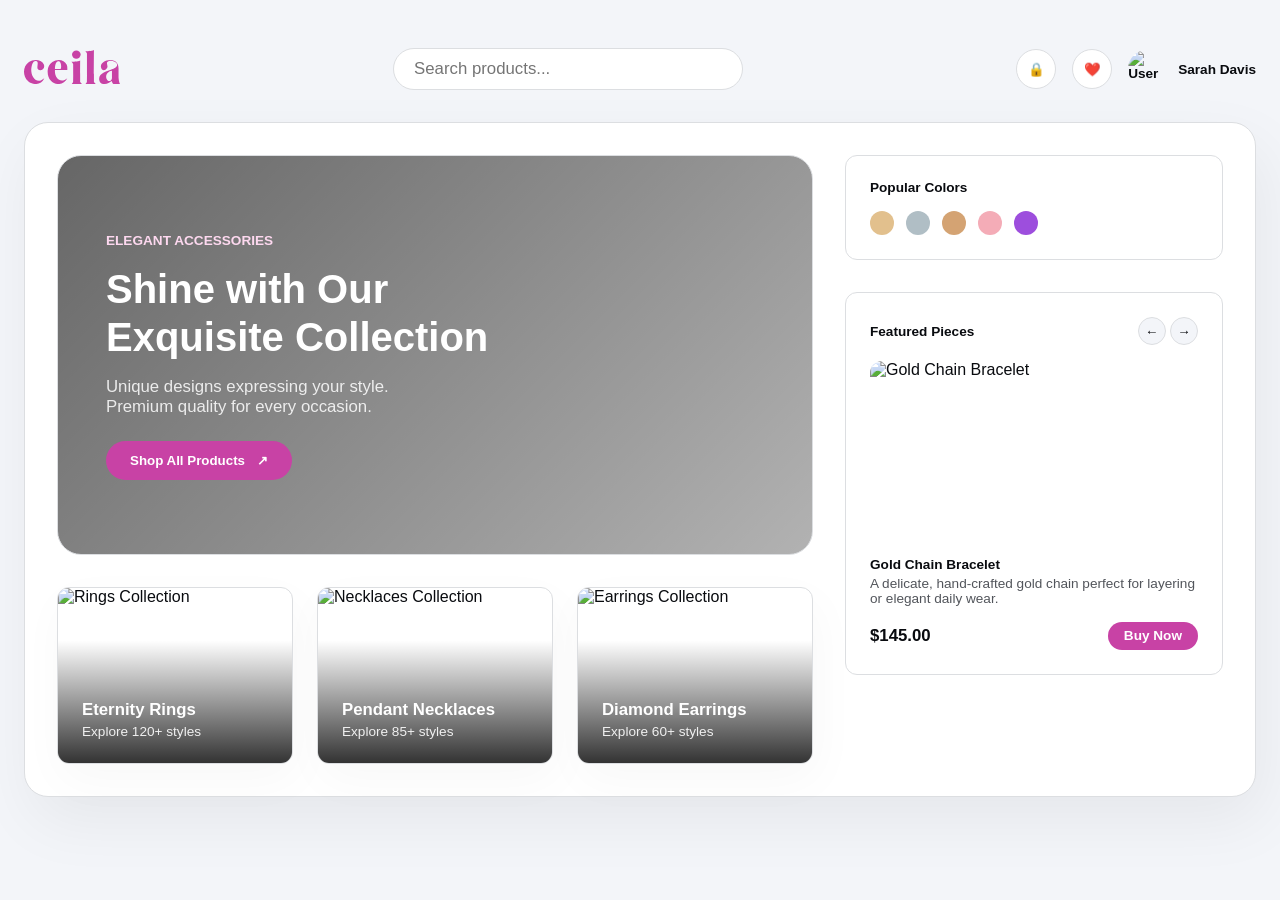
==== index.html @ 36244d03 "Initial commit" ====
<!DOCTYPE html>
<html lang="en">
<head>
  <meta charset="UTF-8">
  <meta name="viewport" content="width=device-width, initial-scale=1.0">
  <title>Ceila - Elegant Accessories Store</title>
  <style>
    /* =================================================_
       1. Design System, Fluid Variables & Relative Colors
       ================================================= */
    :root {
      color-scheme: light dark;

      --base-primary: oklch(60% 0.2 340); 
      
      --bg-main: light-dark(oklch(97% 0.005 260), oklch(15% 0.01 260));
      --bg-card: light-dark(oklch(100% 0 0), oklch(20% 0.01 260));
      --txt-main: light-dark(oklch(15% 0.01 260), oklch(95% 0.005 260));
      --txt-muted: light-dark(oklch(45% 0.01 260), oklch(70% 0.01 260));
      
      --primary: var(--base-primary);
      --primary-light: light-dark(oklch(92% 0.05 340), oklch(30% 0.08 340));
      --primary-tint: oklch(from var(--primary) calc(l + 0.15) c h);
      --border-color: light-dark(oklch(90% 0.005 260), oklch(30% 0.01 260));
      
      --shadow-s: 0.25rem 1rem 3rem oklch(0% 0 0 / 0.03);
      --shadow-m: 0.5rem 1.5rem 4rem oklch(0% 0 0 / 0.06);

      --font-family: 'Inter', -apple-system, BlinkMacSystemFont, "Segoe UI", Roboto, sans-serif;
      --txt-s: clamp(0.75rem, 0.7rem + 0.25vw, 0.85rem);
      --txt-m: clamp(0.9rem, 0.85rem + 0.3vw, 1.05rem);
      --txt-l: clamp(1.1rem, 1rem + 0.5vw, 1.25rem);
      --txt-xl: clamp(1.8rem, 1.4rem + 1.5vw, 2.5rem);

      --space-xs: clamp(0.5rem, 1vw, 0.75rem);
      --space-s: clamp(0.75rem, 1.5vw, 1rem);
      --space-m: clamp(1rem, 2vw, 1.5rem);
      --space-l: clamp(1.5rem, 3vw, 2rem);
      --space-xl: clamp(2rem, 4vw, 3rem);

      --radius-s: 0.75rem;
      --radius-m: 1.5rem;
      --radius-full: 3.125rem;
      --transition: all 0.3s ease;
    }

    /* =================================================_
       2. Global Resets & Base Styles
       ================================================= */
    * {
      margin: 0;
      padding: 0;
      box-sizing: border-box;
    }

    body {
      font-family: var(--font-family);
      background-color: var(--bg-main);
      color: var(--txt-main);
      direction: ltr;
      padding: var(--space-xl) var(--space-m);
      display: flex;
      flex-direction: column;
      align-items: center;
      justify-content: flex-start;
      gap: var(--space-l);
      min-height: 100vh;
    }

    /* =================================================_
       3. Header Section (Isolated)
       ================================================= */
    .main-header {
      container-type: inline-size;
      container-name: top-header;
      
      inline-size: 100%;
      max-inline-size: 83.5rem;
      display: flex;
      justify-content: space-between;
      align-items: center;
      gap: var(--space-m);
      flex-wrap: wrap;

      .logo-area {
        inline-size: clamp(4rem, 8vw, 6rem);
      }

      .search-bar {
        display: flex;
        align-items: center;
        background: var(--bg-card);
        border-radius: var(--radius-full);
        padding: 0.625rem 1.25rem;
        inline-size: min(100%, 21.875rem);
        border: 0.0625rem solid var(--border-color);

        input {
          border: none;
          background: transparent;
          outline: none;
          inline-size: 100%;
          font-size: var(--txt-m);
          color: var(--txt-main);
        }
      }

      .user-profile {
        display: flex;
        align-items: center;
        gap: var(--space-s);

        .icon-btn {
          background: var(--bg-card);
          border: 0.0625rem solid var(--border-color);
          inline-size: 2.5rem;
          block-size: 2.5rem;
          border-radius: 50%;
          display: flex;
          align-items: center;
          justify-content: center;
          cursor: pointer;
          transition: var(--transition);

          &:hover {
            background: var(--primary-light);
            border-color: var(--primary);
          }
        }

        .user-info {
          display: flex;
          align-items: center;
          gap: var(--space-xs);
          font-weight: 600;
          font-size: var(--txt-s);

          img {
            inline-size: 2.375rem;
            block-size: 2.375rem;
            border-radius: 50%;
            object-fit: cover;
          }
        }
      }

      @container top-header (max-width: 45rem) {
        .search-bar {
          order: 3;
          inline-size: 100%;
          margin-block-start: var(--space-xs);
        }
      }
    }

    /* =================================================_
       4. Layout & Container Structure (Storefront)
       ================================================= */
    .storefront-showcase {
      container-type: inline-size;
      container-name: showcase;
      inline-size: 100%;
      max-inline-size: 83.5rem;
      background-color: var(--bg-card);
      border-radius: var(--radius-m);
      padding: var(--space-l);
      box-shadow: var(--shadow-m);
      border: 0.0625rem solid var(--border-color);
    }

    /* =================================================_
       5. Grid System & Components inside Showcase
       ================================================= */
    .main-grid {
      display: grid;
      grid-template-columns: 2fr 1fr;
      gap: var(--space-l);

      @container showcase (max-width: 60rem) {
        grid-template-columns: 1fr;
      }
    }

    .hero, .sidebar {
      display: flex;
      flex-direction: column;
      gap: var(--space-l);
    }

    .hero {
      container-type: inline-size;
      container-name: hero-section;
    }

    /* Hero Card with Nesting */
    .hero-card {
  /* جعل الصورة خلفية تملأ الحاوية بالكامل مع تدرج للشفافية */
  background: linear-gradient(135deg, rgba(0, 0, 0, 0.6) 0%, rgba(0, 0, 0, 0.3) 100%), 
              url('https://images.unsplash.com/photo-1569388330338-53ecda03dfa1?q=80&w=1200') center/cover no-repeat;
  border: 0.0625rem solid var(--border-color);
  border-radius: var(--radius-m);
  padding: var(--space-xl);
  display: flex;
  flex-direction: column;
  justify-content: center;
  position: relative;
  overflow: hidden;
  min-height: 25rem; /* لضمان مساحة كافية لتظهر خلفية المجوهرات بوضوح */
  gap: var(--space-m);

  .hero-tag {
    font-size: var(--txt-s);
    color: var(--primary-light); /* لون فاتح ليتناسب مع الخلفية الداكنة */
    font-weight: 700;
    text-transform: uppercase;
  }

  .hero-content {
    max-width: 35rem; /* حصر عرض النص لضمان عدم تداخله مع كامل المساحة */
    
    h1 {
      font-size: var(--txt-xl);
      font-weight: 700;
      line-height: 1.2;
      margin-block: var(--space-s);
      color: #ffffff; /* توحيد لون النص ليظهر بوضوح فوق الخلفية */
    }
    
    p {
      color: rgba(255, 255, 255, 0.85); /* لون أبيض شفاف ومريح للعين */
      font-size: var(--txt-m);
      margin-block-end: var(--space-m);
    }
  }

  .btn-primary {
    background-color: var(--primary);
    color: white;
    border: none;
    padding: 0.75rem 1.5rem;
    border-radius: var(--radius-full);
    font-weight: 600;
    cursor: pointer;
    display: inline-flex;
    align-items: center;
    gap: var(--space-xs);
    transition: var(--transition);

    &:hover {
      background-color: var(--primary-tint);
      transform: translateY(-0.125rem);
    }
  }

  /* إزالة عنصر الصورة القديم لأننا اعتمدناها كخلفية CSS */
  .hero-image {
    display: none;
  }
}

    /* Collections Replacing Sub-Grid */
    .sub-grid {
      display: grid;
      grid-template-columns: repeat(3, 1fr);
      gap: var(--space-m);

      @container hero-section (max-width: 35rem) {
        grid-template-columns: 1fr;
      }

      .collection-card {
        background: var(--bg-card);
        border: 0.0625rem solid var(--border-color);
        border-radius: var(--radius-s);
        overflow: hidden;
        position: relative;
        aspect-ratio: 4/3;
        display: flex;
        align-items: flex-end;
        padding: var(--space-m);
        box-shadow: var(--shadow-s);
        transition: var(--transition);
        cursor: pointer;

        &:hover {
          transform: translateY(-0.25rem);
          box-shadow: var(--shadow-m);
        }

        img {
          position: absolute;
          inset: 0;
          width: 100%;
          height: 100%;
          object-fit: cover;
          z-index: 1;
        }

        &::after {
          content: '';
          position: absolute;
          inset: 0;
          background: linear-gradient(to top, rgba(0,0,0,0.8), transparent 70%);
          z-index: 2;
        }

        .collection-info {
          position: relative;
          z-index: 3;
          color: white;

          h4 {
            font-size: var(--txt-m);
            margin-block-end: 0.25rem;
            font-weight: 600;
          }
          p {
            font-size: var(--txt-s);
            opacity: 0.9;
          }
        }
      }
    }

    /* Sidebar Modifications */
    .sidebar {
      .colors-card {
        background: var(--bg-card);
        border: 0.0625rem solid var(--border-color);
        border-radius: var(--radius-s);
        padding: var(--space-m);

        h3 {
          font-size: var(--txt-s);
          font-weight: 600;
        }
        
        .colors-list {
          display: flex;
          gap: var(--space-xs);
          margin-block-start: var(--space-s);

          .color-dot {
            inline-size: 1.5rem;
            block-size: 1.5rem;
            border-radius: 50%;
            cursor: pointer;
          }
        }
      }

      /* New Slider Component */
      .slider-wrapper {
        background: var(--bg-card);
        border: 0.0625rem solid var(--border-color);
        border-radius: var(--radius-s);
        padding: var(--space-m);
        display: flex;
        flex-direction: column;
        gap: var(--space-s);

        .slider-header {
          display: flex;
          justify-content: space-between;
          align-items: center;

          h3 {
            font-size: var(--txt-s);
            font-weight: 600;
          }

          .controls button {
            background: var(--bg-main);
            border: 0.0625rem solid var(--border-color);
            border-radius: 50%;
            width: 1.75rem;
            height: 1.75rem;
            cursor: pointer;
            color: var(--txt-main);
            transition: var(--transition);
            display: inline-flex;
            align-items: center;
            justify-content: center;

            &:hover {
              background: var(--primary);
              color: white;
              border-color: var(--primary);
            }
          }
        }

        .slider-track {
          display: flex;
          overflow-x: auto;
          scroll-snap-type: x mandatory;
          gap: var(--space-m);
          scrollbar-width: none;
          
          &::-webkit-scrollbar { 
            display: none; 
          }

          .product-preview-card {
            min-width: 100%;
            scroll-snap-align: start;
            display: flex;
            flex-direction: column;
            gap: var(--space-s);

            .product-thumb-lg {
              inline-size: 100%;
              block-size: 11.25rem;
              border-radius: var(--radius-s);
              object-fit: cover;
            }

            .info {
              h4 {
                font-size: var(--txt-s);
                font-weight: 600;
                margin-block-end: 0.25rem;
              }
              p {
                font-size: var(--txt-s);
                color: var(--txt-muted);
              }
            }

            .price-action {
              display: flex;
              justify-content: space-between;
              align-items: center;
              margin-block-start: auto;

              .price {
                font-size: var(--txt-m);
                font-weight: 700;
                color: var(--txt-main);
              }

              button {
                background: var(--primary);
                color: white;
                border: none;
                padding: 0.4rem 1rem;
                border-radius: var(--radius-full);
                font-size: var(--txt-s);
                font-weight: 600;
                cursor: pointer;
                transition: var(--transition);

                &:hover {
                  background: var(--primary-tint);
                  transform: translateY(-0.125rem);
                }
              }
            }
          }
        }
      }
    }
  </style>
</head>
<body>

  <!-- Header Component -->
  <header class="main-header">
    <div class="logo-area">
      <svg width="100%" height="100%" viewBox="0 0 92.62664 32.836357" version="1.1" xmlns="http://www.w3.org/2000/svg">
        <g transform="translate(-82.549999,-163.77709)">
          <g transform="translate(36.2704,132.92004)">
            <path d="m 65.881255,58.104602 c -1.539505,0.84112 -2.72774,2.22532 -4.58611,2.38913 -6.138934,0.54121 -8.586427,-7.022198 -7.909196,-11.914126 0.314031,-2.268401 1.102954,-7.440081 4.380062,-7.157077 4.604238,0.397612 -2.098953,8.879833 4.587736,8.867072 3.016639,-0.0058 4.100944,-3.235569 2.972751,-5.59027 -2.449603,-5.112651 -10.202628,-5.097815 -14.261639,-2.191253 -4.669693,3.134377 -5.847331,9.18112 -3.857689,14.185414 3.254916,8.186673 14.978701,9.866796 18.674085,1.41111 m 10.274281,-7.8422 11.919797,5e-6 c 0,-1.667856 0.159272,-3.660262 -0.559493,-5.216891 -2.429869,-5.262365 -9.297667,-5.917953 -13.873205,-2.544031 -2.941079,2.168701 -4.316392,4.985244 -4.525133,8.188195 -0.917574,14.079403 14.66107,16.980952 18.957829,7.452057 -6.473421,5.677639 -12.64258,-0.35094 -11.919795,-7.879335 z m 54.636824,10.479969 c 0.26266,0.454942 1.0564,2.950438 1.88063,2.950438 h 6.23325 c -0.99376,-1.74113 -1.25298,-4.176109 -1.4111,-6.195833 v -7.690717 c 0.6344,-11.965594 -11.1878,-9.51719 -13.75833,-7.966632 -2.27198,1.370472 -4.25094,3.473287 -2.79066,6.869929 1.21344,2.822471 4.74648,1.604712 5.71741,-1.025132 0.83734,-2.267994 -1.67826,-4.210013 0.64458,-5.793056 2.22997,-1.51974 8.8227,0.116272 8.8227,3.32878 0,2.2116 -3.31602,3.497848 -4.9857,4.16146 -4.67149,1.856626 -13.32877,3.650897 -12.27182,10.302423 1.01021,6.357368 8.87334,3.930707 11.91904,1.05834 M 91.986809,42.173377 c 0.647374,0.647374 1.738215,1.601638 1.738215,2.47228 0,1.150885 0.02567,6.83633 0.02567,10.227721 0,2.492506 -0.02567,6.915423 -0.02567,6.915423 l -1.385438,1.904017 h 9.877774 l -1.76389,-1.904017 v -7.62098 c 0,-4.305493 0.0309,-13.194724 0.0309,-13.194724 -2.426899,1.093198 -7.371534,1.20028 -8.497581,1.20028 m -15.831271,7.095391 c 0.01957,-1.970724 0.277382,-8.166499 3.817502,-7.517754 1.999656,0.366447 2.824838,5.978769 1.57035,7.517758 m 49.60175,1.59582 v 4.586109 c 0,0.93155 0.066,1.89485 -0.0384,2.82196 -0.23786,2.11374 -2.6838,3.42288 -4.31774,1.65201 -3.20934,-3.47829 0.30622,-9.060079 4.35611,-9.060079 z M 105.28486,32.057327 c 0.90566,0.522882 1.73822,1.601636 1.73822,2.47228 0,3.550887 0.0257,16.952373 0.0257,20.343764 0,2.492506 -0.0257,6.915423 -0.0257,6.915423 l -1.38544,1.904017 h 9.87777 l -1.76389,-1.904017 v -7.62098 c 0,-4.305493 0.0309,-23.310767 0.0309,-23.310767 -2.4269,1.093198 -7.37153,1.20028 -8.49758,1.20028" style="fill:var(--primary);stroke:none;" />
            <ellipse style="fill:var(--primary);" cy="-35.288448" cx="96.770981" rx="4.1780615" ry="3.9022329" transform="scale(1,-1)" />
          </g>
        </g>
      </svg>
    </div>
    <div class="search-bar">
      <input type="text" placeholder="Search products...">
    </div>
    <div class="user-profile">
      <button class="icon-btn" aria-label="Security">🔒</button>
      <button class="icon-btn" aria-label="Favorites">❤️</button>
      <div class="user-info">
        <img src="https://images.unsplash.com/photo-1534528741775-53994a69daeb?w=100&q=80" alt="User">
        <span>Sarah Davis</span>
      </div>
    </div>
  </header>

  <!-- Main Showcase Container -->
  <div class="storefront-showcase">
    <div class="main-grid">
      
      <!-- Left Column (Hero & Collections) -->
      <div class="hero">
        
        <!-- Hero Section -->
<div class="hero-card">
  <div class="hero-content">
    <span class="hero-tag">Elegant Accessories</span>
    <h1>Shine with Our<br>Exquisite Collection</h1>
    <p>Unique designs expressing your style.<br>Premium quality for every occasion.</p>
    <button class="btn-primary">
      Shop All Products <span>↗</span>
    </button>
  </div>
</div>

        <!-- Collections (Replacing Sub-Grid) -->
        <div class="sub-grid">
          
<div class="collection-card">
  <img src="https://images.unsplash.com/photo-1602173574767-37ac01994b2a?q=80&w=400" alt="Rings Collection">
  <div class="collection-info">
    <h4>Eternity Rings</h4>
    <p>Explore 120+ styles</p>
  </div>
</div>
          
          <div class="collection-card">
            <img src="https://images.unsplash.com/photo-1599643477877-530eb83abc8e?q=80&w=400" alt="Necklaces Collection">
            <div class="collection-info">
              <h4>Pendant Necklaces</h4>
              <p>Explore 85+ styles</p>
            </div>
          </div>
          
          <div class="collection-card">
            <img src="https://images.unsplash.com/photo-1535632066927-ab7c9ab60908?q=80&w=400" alt="Earrings Collection">
            <div class="collection-info">
              <h4>Diamond Earrings</h4>
              <p>Explore 60+ styles</p>
            </div>
          </div>

        </div>
      </div>

      <!-- Right Column (Sidebar Slider) -->
      <div class="sidebar">
        
        <!-- Colors Selection Card -->
        <div class="colors-card">
          <h3>Popular Colors</h3>
          <div class="colors-list">
            <div class="color-dot" style="background: #e2c08d;"></div>
            <div class="color-dot" style="background: #b0bec5;"></div>
            <div class="color-dot" style="background: #d4a373;"></div>
            <div class="color-dot" style="background: #f4acb7;"></div>
            <div class="color-dot" style="background: #9d4edd;"></div>
          </div>
        </div>

        <!-- Sidebar Slider Wrapper -->
        <div class="slider-wrapper">
          <div class="slider-header">
            <h3>Featured Pieces</h3>
            <div class="controls">
              <button onclick="document.querySelector('.slider-track').scrollBy({left: -200, behavior: 'smooth'})" aria-label="Previous">←</button>
              <button onclick="document.querySelector('.slider-track').scrollBy({left: 200, behavior: 'smooth'})" aria-label="Next">→</button>
            </div>
          </div>
          
          <div class="slider-track">
            <!-- Product Slide 1 -->
            <div class="product-preview-card">
              <img src="https://images.unsplash.com/photo-1611591437281-460bfbe1220a?q=80&w=400" alt="Gold Chain Bracelet" class="product-thumb-lg">
              <div class="info">
                <h4>Gold Chain Bracelet</h4>
                <p>A delicate, hand-crafted gold chain perfect for layering or elegant daily wear.</p>
              </div>
              <div class="price-action">
                <span class="price">$145.00</span>
                <button>Buy Now</button>
              </div>
            </div>

            <!-- Product Slide 2 -->
            <div class="product-preview-card">
              <img src="https://images.unsplash.com/photo-1515562141207-7a88fb7ce338?q=80&w=400" alt="Diamond Solitaire Ring" class="product-thumb-lg">
              <div class="info">
                <h4>Solitaire Diamond</h4>
                <p>Brilliant cut diamond set in a minimalist platinum band. A timeless classic.</p>
              </div>
              <div class="price-action">
                <span class="price">$890.00</span>
                <button>Buy Now</button>
              </div>
            </div>
          </div>
        </div>

      </div>

    </div>
  </div>

</body>
</html>
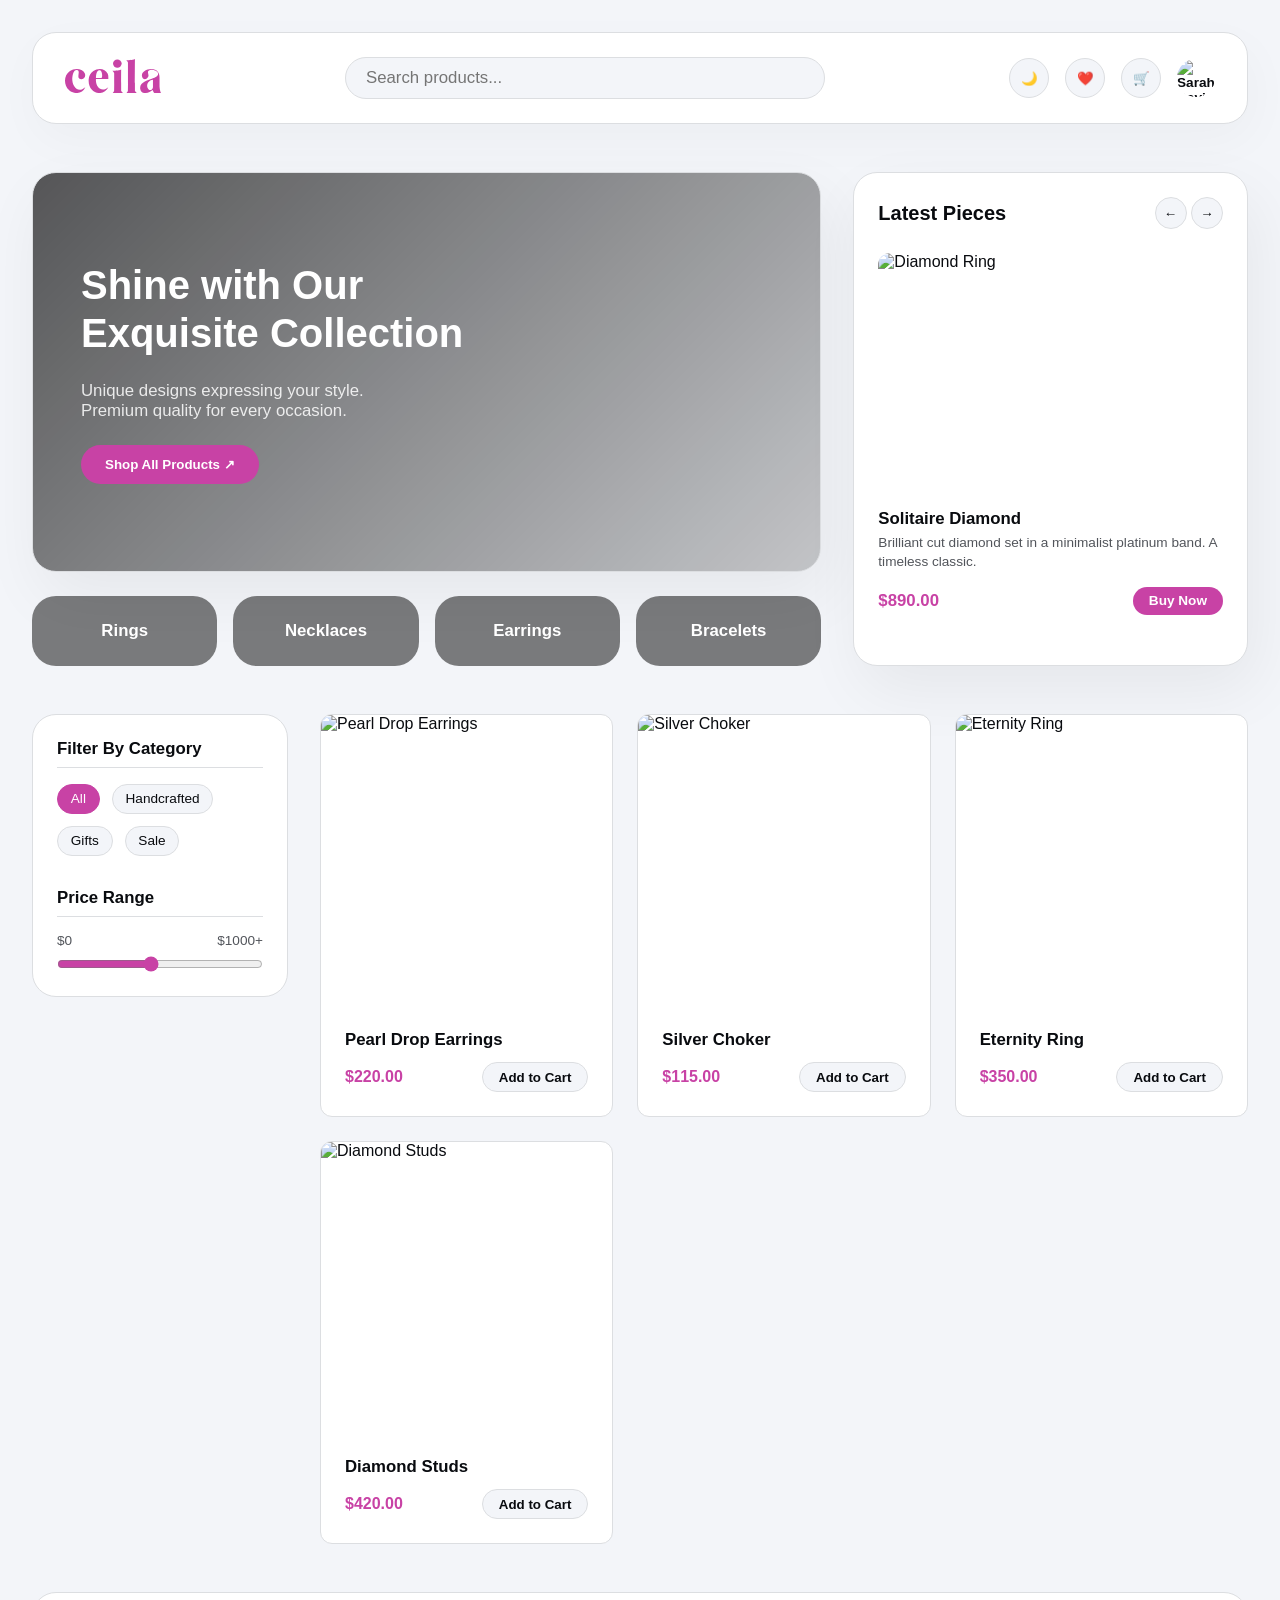
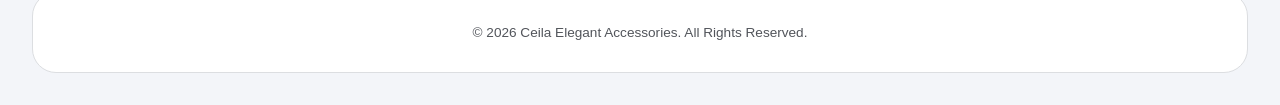
==== commit 0d905e26: "products, filters, light/dark mode button" ====
--- a/index.html
+++ b/index.html
@@ -1,5 +1,5 @@
 <!DOCTYPE html>
-<html lang="en">
+<html lang="en" data-theme="light">
 <head>
   <meta charset="UTF-8">
   <meta name="viewport" content="width=device-width, initial-scale=1.0">
@@ -9,7 +9,7 @@
        1. Design System, Fluid Variables & Relative Colors
        ================================================= */
     :root {
-      color-scheme: light dark;
+      color-scheme: light;
 
       --base-primary: oklch(60% 0.2 340); 
       
@@ -44,415 +44,295 @@
       --transition: all 0.3s ease;
     }
 
+    :root[data-theme="dark"] {
+      color-scheme: dark;
+    }
+
     /* =================================================_
-       2. Global Resets & Base Styles
+       2. Global Resets
        ================================================= */
-    * {
-      margin: 0;
-      padding: 0;
-      box-sizing: border-box;
-    }
+    * { margin: 0; padding: 0; box-sizing: border-box; }
 
     body {
       font-family: var(--font-family);
       background-color: var(--bg-main);
       color: var(--txt-main);
       direction: ltr;
-      padding: var(--space-xl) var(--space-m);
       display: flex;
       flex-direction: column;
       align-items: center;
-      justify-content: flex-start;
-      gap: var(--space-l);
+      gap: var(--space-xl);
       min-height: 100vh;
+      padding: var(--space-l);
+      transition: background-color 0.3s ease, color 0.3s ease;
+    }
+
+    .container-wrapper {
+      width: 100%;
+      max-width: 83.5rem;
+      display: flex;
+      flex-direction: column;
+      gap: var(--space-xl);
     }
 
     /* =================================================_
-       3. Header Section (Isolated)
+       3. القسم الأول: Nav (Header)
        ================================================= */
-    .main-header {
+    .main-nav {
       container-type: inline-size;
-      container-name: top-header;
-      
-      inline-size: 100%;
-      max-inline-size: 83.5rem;
+      container-name: top-nav;
       display: flex;
       justify-content: space-between;
       align-items: center;
       gap: var(--space-m);
       flex-wrap: wrap;
-
-      .logo-area {
-        inline-size: clamp(4rem, 8vw, 6rem);
-      }
-
-      .search-bar {
+      background: var(--bg-card);
+      padding: var(--space-m) var(--space-l);
+      border-radius: var(--radius-m);
+      box-shadow: var(--shadow-s);
+      border: 0.0625rem solid var(--border-color);
+      transition: background-color 0.3s ease, border-color 0.3s ease;
+    }
+
+    .logo-area { inline-size: clamp(4rem, 8vw, 6rem); }
+
+    .search-bar {
+      display: flex;
+      flex-grow: 1;
+      max-width: 30rem;
+      align-items: center;
+      background: var(--bg-main);
+      border-radius: var(--radius-full);
+      padding: 0.625rem 1.25rem;
+      border: 0.0625rem solid var(--border-color);
+      transition: background-color 0.3s ease, border-color 0.3s ease;
+      
+      input {
+        border: none;
+        background: transparent;
+        outline: none;
+        inline-size: 100%;
+        font-size: var(--txt-m);
+        color: var(--txt-main);
+      }
+    }
+
+    .user-actions {
+      display: flex;
+      align-items: center;
+      gap: var(--space-s);
+
+      .icon-btn {
+        background: var(--bg-main);
+        border: 0.0625rem solid var(--border-color);
+        inline-size: 2.5rem;
+        block-size: 2.5rem;
+        border-radius: 50%;
         display: flex;
         align-items: center;
-        background: var(--bg-card);
-        border-radius: var(--radius-full);
-        padding: 0.625rem 1.25rem;
-        inline-size: min(100%, 21.875rem);
-        border: 0.0625rem solid var(--border-color);
-
-        input {
-          border: none;
-          background: transparent;
-          outline: none;
-          inline-size: 100%;
-          font-size: var(--txt-m);
-          color: var(--txt-main);
+        justify-content: center;
+        cursor: pointer;
+        transition: var(--transition);
+
+        &:hover {
+          background: var(--primary-light);
+          border-color: var(--primary);
         }
       }
 
-      .user-profile {
+      .user-info {
         display: flex;
         align-items: center;
-        gap: var(--space-s);
-
-        .icon-btn {
-          background: var(--bg-card);
-          border: 0.0625rem solid var(--border-color);
-          inline-size: 2.5rem;
-          block-size: 2.5rem;
+        gap: var(--space-xs);
+        font-weight: 600;
+        font-size: var(--txt-s);
+
+        img {
+          inline-size: 2.375rem;
+          block-size: 2.375rem;
           border-radius: 50%;
-          display: flex;
-          align-items: center;
-          justify-content: center;
-          cursor: pointer;
-          transition: var(--transition);
-
-          &:hover {
-            background: var(--primary-light);
-            border-color: var(--primary);
-          }
+          object-fit: cover;
         }
-
-        .user-info {
-          display: flex;
-          align-items: center;
-          gap: var(--space-xs);
-          font-weight: 600;
-          font-size: var(--txt-s);
-
-          img {
-            inline-size: 2.375rem;
-            block-size: 2.375rem;
-            border-radius: 50%;
-            object-fit: cover;
-          }
-        }
-      }
-
-      @container top-header (max-width: 45rem) {
-        .search-bar {
-          order: 3;
-          inline-size: 100%;
-          margin-block-start: var(--space-xs);
-        }
-      }
+      }
+    }
+
+    @container top-nav (max-width: 45rem) {
+      .search-bar { order: 3; max-width: 100%; margin-block-start: var(--space-s); }
     }
 
     /* =================================================_
-       4. Layout & Container Structure (Storefront)
+       4. القسم الثاني: Storefront
        ================================================= */
-    .storefront-showcase {
+    .storefront {
       container-type: inline-size;
-      container-name: showcase;
-      inline-size: 100%;
-      max-inline-size: 83.5rem;
-      background-color: var(--bg-card);
-      border-radius: var(--radius-m);
-      padding: var(--space-l);
-      box-shadow: var(--shadow-m);
-      border: 0.0625rem solid var(--border-color);
-    }
-
-    /* =================================================_
-       5. Grid System & Components inside Showcase
-       ================================================= */
-    .main-grid {
+      container-name: storefront;
+    }
+
+    .storefront-grid {
       display: grid;
       grid-template-columns: 2fr 1fr;
       gap: var(--space-l);
 
-      @container showcase (max-width: 60rem) {
+      @container storefront (max-width: 60rem) {
         grid-template-columns: 1fr;
       }
     }
 
-    .hero, .sidebar {
+    .hero-and-categories {
       display: flex;
       flex-direction: column;
-      gap: var(--space-l);
-    }
-
-    .hero {
-      container-type: inline-size;
-      container-name: hero-section;
-    }
-
-    /* Hero Card with Nesting */
-    .hero-card {
-  /* جعل الصورة خلفية تملأ الحاوية بالكامل مع تدرج للشفافية */
-  background: linear-gradient(135deg, rgba(0, 0, 0, 0.6) 0%, rgba(0, 0, 0, 0.3) 100%), 
-              url('https://images.unsplash.com/photo-1569388330338-53ecda03dfa1?q=80&w=1200') center/cover no-repeat;
-  border: 0.0625rem solid var(--border-color);
-  border-radius: var(--radius-m);
-  padding: var(--space-xl);
-  display: flex;
-  flex-direction: column;
-  justify-content: center;
-  position: relative;
-  overflow: hidden;
-  min-height: 25rem; /* لضمان مساحة كافية لتظهر خلفية المجوهرات بوضوح */
-  gap: var(--space-m);
-
-  .hero-tag {
-    font-size: var(--txt-s);
-    color: var(--primary-light); /* لون فاتح ليتناسب مع الخلفية الداكنة */
-    font-weight: 700;
-    text-transform: uppercase;
-  }
-
-  .hero-content {
-    max-width: 35rem; /* حصر عرض النص لضمان عدم تداخله مع كامل المساحة */
-    
-    h1 {
-      font-size: var(--txt-xl);
-      font-weight: 700;
-      line-height: 1.2;
-      margin-block: var(--space-s);
-      color: #ffffff; /* توحيد لون النص ليظهر بوضوح فوق الخلفية */
-    }
-    
-    p {
-      color: rgba(255, 255, 255, 0.85); /* لون أبيض شفاف ومريح للعين */
-      font-size: var(--txt-m);
-      margin-block-end: var(--space-m);
-    }
-  }
-
-  .btn-primary {
-    background-color: var(--primary);
-    color: white;
-    border: none;
-    padding: 0.75rem 1.5rem;
-    border-radius: var(--radius-full);
-    font-weight: 600;
-    cursor: pointer;
-    display: inline-flex;
-    align-items: center;
-    gap: var(--space-xs);
-    transition: var(--transition);
-
-    &:hover {
-      background-color: var(--primary-tint);
-      transform: translateY(-0.125rem);
-    }
-  }
-
-  /* إزالة عنصر الصورة القديم لأننا اعتمدناها كخلفية CSS */
-  .hero-image {
-    display: none;
-  }
-}
-
-    /* Collections Replacing Sub-Grid */
-    .sub-grid {
+      gap: var(--space-m);
+    }
+
+    .hero-container {
+      background: linear-gradient(135deg, rgba(0, 0, 0, 0.65) 0%, rgba(0, 0, 0, 0.2) 100%), 
+                  url('https://images.unsplash.com/photo-1569388330338-53ecda03dfa1?q=80&w=1200') center/cover no-repeat;
+      border: 0.0625rem solid var(--border-color);
+      border-radius: var(--radius-m);
+      padding: var(--space-xl);
+      display: flex;
+      flex-direction: column;
+      justify-content: center;
+      min-height: 25rem;
+      gap: var(--space-m);
+      box-shadow: var(--shadow-m);
+
+      h1 { font-size: var(--txt-xl); font-weight: 700; color: #ffffff; line-height: 1.2; }
+      p { color: rgba(255, 255, 255, 0.85); font-size: var(--txt-m); }
+      
+      .btn-primary {
+        background-color: var(--primary);
+        color: white;
+        border: none;
+        padding: 0.75rem 1.5rem;
+        border-radius: var(--radius-full);
+        font-weight: 600;
+        cursor: pointer;
+        width: fit-content;
+        transition: var(--transition);
+        &:hover { background-color: var(--primary-tint); transform: translateY(-2px); }
+      }
+    }
+
+    .categories-links {
       display: grid;
-      grid-template-columns: repeat(3, 1fr);
+      grid-template-columns: repeat(4, 1fr);
+      gap: var(--space-s);
+      
+      @container storefront (max-width: 40rem) {
+        grid-template-columns: repeat(2, 1fr);
+      }
+
+      .category-btn {
+        display: flex;
+        align-items: center;
+        justify-content: center;
+        padding: var(--space-m);
+        border-radius: var(--radius-m);
+        color: white;
+        text-decoration: none;
+        font-weight: 600;
+        font-size: var(--txt-m);
+        text-align: center;
+        background-size: cover;
+        background-position: center;
+        background-color: rgba(0,0,0,0.5);
+        background-blend-mode: overlay;
+        transition: var(--transition);
+        border: 0.0625rem solid transparent;
+
+        &:hover {
+          background-color: rgba(0,0,0,0.3);
+          border-color: var(--primary-light);
+          transform: translateY(-2px);
+        }
+      }
+    }
+
+    /* Slider Modifications */
+    .latest-slider-container {
+      background: var(--bg-card);
+      border: 0.0625rem solid var(--border-color);
+      border-radius: var(--radius-m);
+      padding: var(--space-m);
+      display: flex;
+      flex-direction: column;
       gap: var(--space-m);
-
-      @container hero-section (max-width: 35rem) {
-        grid-template-columns: 1fr;
-      }
-
-      .collection-card {
-        background: var(--bg-card);
-        border: 0.0625rem solid var(--border-color);
-        border-radius: var(--radius-s);
-        overflow: hidden;
-        position: relative;
-        aspect-ratio: 4/3;
-        display: flex;
-        align-items: flex-end;
-        padding: var(--space-m);
-        box-shadow: var(--shadow-s);
-        transition: var(--transition);
-        cursor: pointer;
-
-        &:hover {
-          transform: translateY(-0.25rem);
-          box-shadow: var(--shadow-m);
+      box-shadow: var(--shadow-m);
+      height: 100%; 
+      transition: background-color 0.3s ease, border-color 0.3s ease;
+
+      .slider-header {
+        display: flex;
+        justify-content: space-between;
+        align-items: center;
+        h2 { font-size: var(--txt-l); font-weight: 600; }
+        .controls button {
+          background: var(--bg-main);
+          border: 1px solid var(--border-color);
+          border-radius: 50%;
+          width: 2rem; height: 2rem;
+          cursor: pointer;
+          color: var(--txt-main);
+          transition: var(--transition);
+          &:hover { background: var(--primary); color: white; border-color: var(--primary); }
         }
-
-        img {
-          position: absolute;
-          inset: 0;
-          width: 100%;
-          height: 100%;
-          object-fit: cover;
-          z-index: 1;
-        }
-
-        &::after {
-          content: '';
-          position: absolute;
-          inset: 0;
-          background: linear-gradient(to top, rgba(0,0,0,0.8), transparent 70%);
-          z-index: 2;
-        }
-
-        .collection-info {
-          position: relative;
-          z-index: 3;
-          color: white;
-
-          h4 {
-            font-size: var(--txt-m);
-            margin-block-end: 0.25rem;
-            font-weight: 600;
+      }
+
+      .slider-track {
+        display: flex;
+        overflow-x: auto;
+        scroll-snap-type: x mandatory;
+        gap: var(--space-m);
+        scrollbar-width: none;
+        flex-grow: 1;
+
+        .product-slide {
+          min-width: 100%;
+          scroll-snap-align: start;
+          display: flex;
+          flex-direction: column;
+          gap: var(--space-s);
+          
+          img {
+            width: 100%;
+            flex-grow: 1;
+            object-fit: cover;
+            border-radius: var(--radius-s);
+            max-height: 15rem;
           }
-          p {
-            font-size: var(--txt-s);
-            opacity: 0.9;
-          }
-        }
-      }
-    }
-
-    /* Sidebar Modifications */
-    .sidebar {
-      .colors-card {
-        background: var(--bg-card);
-        border: 0.0625rem solid var(--border-color);
-        border-radius: var(--radius-s);
-        padding: var(--space-m);
-
-        h3 {
-          font-size: var(--txt-s);
-          font-weight: 600;
-        }
-        
-        .colors-list {
-          display: flex;
-          gap: var(--space-xs);
-          margin-block-start: var(--space-s);
-
-          .color-dot {
-            inline-size: 1.5rem;
-            block-size: 1.5rem;
-            border-radius: 50%;
-            cursor: pointer;
-          }
-        }
-      }
-
-      /* New Slider Component */
-      .slider-wrapper {
-        background: var(--bg-card);
-        border: 0.0625rem solid var(--border-color);
-        border-radius: var(--radius-s);
-        padding: var(--space-m);
-        display: flex;
-        flex-direction: column;
-        gap: var(--space-s);
-
-        .slider-header {
-          display: flex;
-          justify-content: space-between;
-          align-items: center;
-
-          h3 {
-            font-size: var(--txt-s);
-            font-weight: 600;
-          }
-
-          .controls button {
-            background: var(--bg-main);
-            border: 0.0625rem solid var(--border-color);
-            border-radius: 50%;
-            width: 1.75rem;
-            height: 1.75rem;
-            cursor: pointer;
-            color: var(--txt-main);
-            transition: var(--transition);
-            display: inline-flex;
-            align-items: center;
-            justify-content: center;
-
-            &:hover {
-              background: var(--primary);
-              color: white;
-              border-color: var(--primary);
-            }
-          }
-        }
-
-        .slider-track {
-          display: flex;
-          overflow-x: auto;
-          scroll-snap-type: x mandatory;
-          gap: var(--space-m);
-          scrollbar-width: none;
           
-          &::-webkit-scrollbar { 
-            display: none; 
-          }
-
-          .product-preview-card {
-            min-width: 100%;
-            scroll-snap-align: start;
+          /* تعديلات السلايدر لعرض الوصف وزر الشراء */
+          .slide-info {
             display: flex;
             flex-direction: column;
-            gap: var(--space-s);
-
-            .product-thumb-lg {
-              inline-size: 100%;
-              block-size: 11.25rem;
-              border-radius: var(--radius-s);
-              object-fit: cover;
-            }
-
-            .info {
-              h4 {
-                font-size: var(--txt-s);
-                font-weight: 600;
-                margin-block-end: 0.25rem;
-              }
-              p {
-                font-size: var(--txt-s);
-                color: var(--txt-muted);
-              }
-            }
-
+            gap: 0.25rem;
+            
+            h4 { font-size: var(--txt-m); font-weight: 600; }
+            .short-desc { font-size: var(--txt-s); color: var(--txt-muted); line-height: 1.4; margin-bottom: 0.25rem; }
+            
             .price-action {
               display: flex;
               justify-content: space-between;
               align-items: center;
-              margin-block-start: auto;
-
-              .price {
-                font-size: var(--txt-m);
-                font-weight: 700;
-                color: var(--txt-main);
-              }
-
-              button {
+              margin-top: 0.5rem;
+              
+              .price { font-weight: 700; color: var(--primary); font-size: var(--txt-m); }
+              
+              .buy-now-slider-btn {
                 background: var(--primary);
                 color: white;
                 border: none;
+                border-radius: var(--radius-full);
                 padding: 0.4rem 1rem;
-                border-radius: var(--radius-full);
-                font-size: var(--txt-s);
-                font-weight: 600;
                 cursor: pointer;
                 transition: var(--transition);
-
+                font-weight: 600;
+                font-size: var(--txt-s);
+                
                 &:hover {
                   background: var(--primary-tint);
-                  transform: translateY(-0.125rem);
+                  transform: translateY(-2px);
                 }
               }
             }
@@ -460,103 +340,181 @@
         }
       }
     }
+
+    /* =================================================_
+       5. القسم الثالث: المتجر الرئيسي
+       ================================================= */
+    .main-store {
+      container-type: inline-size;
+      container-name: main-store;
+    }
+
+    .store-layout {
+      display: grid;
+      grid-template-columns: 16rem 1fr;
+      gap: var(--space-l);
+      align-items: start;
+
+      @container main-store (max-width: 50rem) {
+        grid-template-columns: 1fr;
+      }
+    }
+
+    .filters-sidebar {
+      background: var(--bg-card);
+      border: 0.0625rem solid var(--border-color);
+      border-radius: var(--radius-m);
+      padding: var(--space-m);
+      display: flex;
+      flex-direction: column;
+      gap: var(--space-l);
+      transition: background-color 0.3s ease, border-color 0.3s ease;
+
+      .filter-group {
+        display: flex;
+        flex-direction: column;
+        gap: var(--space-s);
+
+        h3 { font-size: var(--txt-m); font-weight: 600; border-bottom: 1px solid var(--border-color); padding-bottom: 0.5rem; }
+      }
+
+      .pills {
+        display: flex;
+        flex-wrap: wrap;
+        gap: var(--space-xs);
+        button {
+          background: var(--bg-main);
+          border: 1px solid var(--border-color);
+          padding: 0.4rem 0.8rem;
+          border-radius: var(--radius-full);
+          font-size: var(--txt-s);
+          cursor: default;
+          color: var(--txt-main);
+          transition: var(--transition);
+          &.active { background: var(--primary); color: white; border-color: var(--primary); }
+        }
+      }
+
+      .price-range {
+        display: flex;
+        flex-direction: column;
+        gap: 0.5rem;
+        input[type="range"] { accent-color: var(--primary); }
+        .labels { display: flex; justify-content: space-between; font-size: var(--txt-s); color: var(--txt-muted); }
+      }
+    }
+
+    .products-grid-container {
+      display: grid;
+      grid-template-columns: repeat(auto-fill, minmax(14rem, 1fr));
+      gap: var(--space-m);
+
+      .product-card {
+        background: var(--bg-card);
+        border: 0.0625rem solid var(--border-color);
+        border-radius: var(--radius-s);
+        overflow: hidden;
+        display: flex;
+        flex-direction: column;
+        transition: var(--transition);
+        
+        &:hover { transform: translateY(-4px); box-shadow: var(--shadow-m); }
+        img { aspect-ratio: 1; width: 100%; object-fit: cover; }
+        
+        .product-details {
+          padding: var(--space-m);
+          display: flex;
+          flex-direction: column;
+          gap: var(--space-xs);
+          flex-grow: 1;
+          h3 { font-size: var(--txt-m); font-weight: 600; }
+          .price-row {
+            display: flex;
+            justify-content: space-between;
+            align-items: center;
+            margin-top: auto;
+            .price { font-weight: 700; color: var(--primary); }
+            .add-btn {
+              background: var(--bg-main); border: 1px solid var(--border-color); border-radius: var(--radius-full);
+              padding: 0.4rem 1rem; cursor: pointer; transition: var(--transition); font-weight: 600; color: var(--txt-main);
+              &:hover { background: var(--primary); color: white; border-color: var(--primary); }
+            }
+          }
+        }
+      }
+    }
+
+    /* =================================================_
+       6. القسم الرابع: الفوتر
+       ================================================= */
+    .main-footer {
+      width: 100%;
+      background: var(--bg-card);
+      border: 0.0625rem solid var(--border-color);
+      border-radius: var(--radius-m);
+      padding: var(--space-l);
+      text-align: center;
+      margin-top: auto;
+      transition: background-color 0.3s ease, border-color 0.3s ease;
+      p { font-size: var(--txt-s); color: var(--txt-muted); }
+    }
   </style>
 </head>
 <body>
 
-  <!-- Header Component -->
-  <header class="main-header">
-    <div class="logo-area">
-      <svg width="100%" height="100%" viewBox="0 0 92.62664 32.836357" version="1.1" xmlns="http://www.w3.org/2000/svg">
-        <g transform="translate(-82.549999,-163.77709)">
-          <g transform="translate(36.2704,132.92004)">
-            <path d="m 65.881255,58.104602 c -1.539505,0.84112 -2.72774,2.22532 -4.58611,2.38913 -6.138934,0.54121 -8.586427,-7.022198 -7.909196,-11.914126 0.314031,-2.268401 1.102954,-7.440081 4.380062,-7.157077 4.604238,0.397612 -2.098953,8.879833 4.587736,8.867072 3.016639,-0.0058 4.100944,-3.235569 2.972751,-5.59027 -2.449603,-5.112651 -10.202628,-5.097815 -14.261639,-2.191253 -4.669693,3.134377 -5.847331,9.18112 -3.857689,14.185414 3.254916,8.186673 14.978701,9.866796 18.674085,1.41111 m 10.274281,-7.8422 11.919797,5e-6 c 0,-1.667856 0.159272,-3.660262 -0.559493,-5.216891 -2.429869,-5.262365 -9.297667,-5.917953 -13.873205,-2.544031 -2.941079,2.168701 -4.316392,4.985244 -4.525133,8.188195 -0.917574,14.079403 14.66107,16.980952 18.957829,7.452057 -6.473421,5.677639 -12.64258,-0.35094 -11.919795,-7.879335 z m 54.636824,10.479969 c 0.26266,0.454942 1.0564,2.950438 1.88063,2.950438 h 6.23325 c -0.99376,-1.74113 -1.25298,-4.176109 -1.4111,-6.195833 v -7.690717 c 0.6344,-11.965594 -11.1878,-9.51719 -13.75833,-7.966632 -2.27198,1.370472 -4.25094,3.473287 -2.79066,6.869929 1.21344,2.822471 4.74648,1.604712 5.71741,-1.025132 0.83734,-2.267994 -1.67826,-4.210013 0.64458,-5.793056 2.22997,-1.51974 8.8227,0.116272 8.8227,3.32878 0,2.2116 -3.31602,3.497848 -4.9857,4.16146 -4.67149,1.856626 -13.32877,3.650897 -12.27182,10.302423 1.01021,6.357368 8.87334,3.930707 11.91904,1.05834 M 91.986809,42.173377 c 0.647374,0.647374 1.738215,1.601638 1.738215,2.47228 0,1.150885 0.02567,6.83633 0.02567,10.227721 0,2.492506 -0.02567,6.915423 -0.02567,6.915423 l -1.385438,1.904017 h 9.877774 l -1.76389,-1.904017 v -7.62098 c 0,-4.305493 0.0309,-13.194724 0.0309,-13.194724 -2.426899,1.093198 -7.371534,1.20028 -8.497581,1.20028 m -15.831271,7.095391 c 0.01957,-1.970724 0.277382,-8.166499 3.817502,-7.517754 1.999656,0.366447 2.824838,5.978769 1.57035,7.517758 m 49.60175,1.59582 v 4.586109 c 0,0.93155 0.066,1.89485 -0.0384,2.82196 -0.23786,2.11374 -2.6838,3.42288 -4.31774,1.65201 -3.20934,-3.47829 0.30622,-9.060079 4.35611,-9.060079 z M 105.28486,32.057327 c 0.90566,0.522882 1.73822,1.601636 1.73822,2.47228 0,3.550887 0.0257,16.952373 0.0257,20.343764 0,2.492506 -0.0257,6.915423 -0.0257,6.915423 l -1.38544,1.904017 h 9.87777 l -1.76389,-1.904017 v -7.62098 c 0,-4.305493 0.0309,-23.310767 0.0309,-23.310767 -2.4269,1.093198 -7.37153,1.20028 -8.49758,1.20028" style="fill:var(--primary);stroke:none;" />
-            <ellipse style="fill:var(--primary);" cy="-35.288448" cx="96.770981" rx="4.1780615" ry="3.9022329" transform="scale(1,-1)" />
+  <div class="container-wrapper">
+
+    <!-- 1. القسم الأول: Nav -->
+    <nav class="main-nav">
+      <div class="logo-area">
+        <svg width="100%" height="100%" viewBox="0 0 92.62664 32.836357" version="1.1" xmlns="http://www.w3.org/2000/svg">
+          <g transform="translate(-82.549999,-163.77709)">
+            <g transform="translate(36.2704,132.92004)">
+              <path d="m 65.881255,58.104602 c -1.539505,0.84112 -2.72774,2.22532 -4.58611,2.38913 -6.138934,0.54121 -8.586427,-7.022198 -7.909196,-11.914126 0.314031,-2.268401 1.102954,-7.440081 4.380062,-7.157077 4.604238,0.397612 -2.098953,8.879833 4.587736,8.867072 3.016639,-0.0058 4.100944,-3.235569 2.972751,-5.59027 -2.449603,-5.112651 -10.202628,-5.097815 -14.261639,-2.191253 -4.669693,3.134377 -5.847331,9.18112 -3.857689,14.185414 3.254916,8.186673 14.978701,9.866796 18.674085,1.41111 m 10.274281,-7.8422 11.919797,5e-6 c 0,-1.667856 0.159272,-3.660262 -0.559493,-5.216891 -2.429869,-5.262365 -9.297667,-5.917953 -13.873205,-2.544031 -2.941079,2.168701 -4.316392,4.985244 -4.525133,8.188195 -0.917574,14.079403 14.66107,16.980952 18.957829,7.452057 -6.473421,5.677639 -12.64258,-0.35094 -11.919795,-7.879335 z m 54.636824,10.479969 c 0.26266,0.454942 1.0564,2.950438 1.88063,2.950438 h 6.23325 c -0.99376,-1.74113 -1.25298,-4.176109 -1.4111,-6.195833 v -7.690717 c 0.6344,-11.965594 -11.1878,-9.51719 -13.75833,-7.966632 -2.27198,1.370472 -4.25094,3.473287 -2.79066,6.869929 1.21344,2.822471 4.74648,1.604712 5.71741,-1.025132 0.83734,-2.267994 -1.67826,-4.210013 0.64458,-5.793056 2.22997,-1.51974 8.8227,0.116272 8.8227,3.32878 0,2.2116 -3.31602,3.497848 -4.9857,4.16146 -4.67149,1.856626 -13.32877,3.650897 -12.27182,10.302423 1.01021,6.357368 8.87334,3.930707 11.91904,1.05834 M 91.986809,42.173377 c 0.647374,0.647374 1.738215,1.601638 1.738215,2.47228 0,1.150885 0.02567,6.83633 0.02567,10.227721 0,2.492506 -0.02567,6.915423 -0.02567,6.915423 l -1.385438,1.904017 h 9.877774 l -1.76389,-1.904017 v -7.62098 c 0,-4.305493 0.0309,-13.194724 0.0309,-13.194724 -2.426899,1.093198 -7.371534,1.20028 -8.497581,1.20028 m -15.831271,7.095391 c 0.01957,-1.970724 0.277382,-8.166499 3.817502,-7.517754 1.999656,0.366447 2.824838,5.978769 1.57035,7.517758 m 49.60175,1.59582 v 4.586109 c 0,0.93155 0.066,1.89485 -0.0384,2.82196 -0.23786,2.11374 -2.6838,3.42288 -4.31774,1.65201 -3.20934,-3.47829 0.30622,-9.060079 4.35611,-9.060079 z M 105.28486,32.057327 c 0.90566,0.522882 1.73822,1.601636 1.73822,2.47228 0,3.550887 0.0257,16.952373 0.0257,20.343764 0,2.492506 -0.0257,6.915423 -0.0257,6.915423 l -1.38544,1.904017 h 9.87777 l -1.76389,-1.904017 v -7.62098 c 0,-4.305493 0.0309,-23.310767 0.0309,-23.310767 -2.4269,1.093198 -7.37153,1.20028 -8.49758,1.20028" style="fill:var(--primary);stroke:none;" />
+              <ellipse style="fill:var(--primary);" cy="-35.288448" cx="96.770981" rx="4.1780615" ry="3.9022329" transform="scale(1,-1)" />
+            </g>
           </g>
-        </g>
-      </svg>
-    </div>
-    <div class="search-bar">
-      <input type="text" placeholder="Search products...">
-    </div>
-    <div class="user-profile">
-      <button class="icon-btn" aria-label="Security">🔒</button>
-      <button class="icon-btn" aria-label="Favorites">❤️</button>
-      <div class="user-info">
-        <img src="https://images.unsplash.com/photo-1534528741775-53994a69daeb?w=100&q=80" alt="User">
-        <span>Sarah Davis</span>
+        </svg>
       </div>
-    </div>
-  </header>
-
-  <!-- Main Showcase Container -->
-  <div class="storefront-showcase">
-    <div class="main-grid">
-      
-      <!-- Left Column (Hero & Collections) -->
-      <div class="hero">
-        
-        <!-- Hero Section -->
-<div class="hero-card">
-  <div class="hero-content">
-    <span class="hero-tag">Elegant Accessories</span>
-    <h1>Shine with Our<br>Exquisite Collection</h1>
-    <p>Unique designs expressing your style.<br>Premium quality for every occasion.</p>
-    <button class="btn-primary">
-      Shop All Products <span>↗</span>
-    </button>
-  </div>
-</div>
-
-        <!-- Collections (Replacing Sub-Grid) -->
-        <div class="sub-grid">
-          
-<div class="collection-card">
-  <img src="https://images.unsplash.com/photo-1602173574767-37ac01994b2a?q=80&w=400" alt="Rings Collection">
-  <div class="collection-info">
-    <h4>Eternity Rings</h4>
-    <p>Explore 120+ styles</p>
-  </div>
-</div>
-          
-          <div class="collection-card">
-            <img src="https://images.unsplash.com/photo-1599643477877-530eb83abc8e?q=80&w=400" alt="Necklaces Collection">
-            <div class="collection-info">
-              <h4>Pendant Necklaces</h4>
-              <p>Explore 85+ styles</p>
-            </div>
-          </div>
-          
-          <div class="collection-card">
-            <img src="https://images.unsplash.com/photo-1535632066927-ab7c9ab60908?q=80&w=400" alt="Earrings Collection">
-            <div class="collection-info">
-              <h4>Diamond Earrings</h4>
-              <p>Explore 60+ styles</p>
-            </div>
-          </div>
-
+      
+      <div class="search-bar">
+        <input type="text" placeholder="Search products..." aria-label="Search">
+      </div>
+      
+      <div class="user-actions">
+        <button class="icon-btn" id="theme-toggle" aria-label="Toggle Theme">🌙</button>
+        <button class="icon-btn" aria-label="Favorites">❤️</button>
+        <button class="icon-btn" aria-label="Cart">🛒</button>
+        <div class="user-info">
+          <img src="https://images.unsplash.com/photo-1534528741775-53994a69daeb?w=100&q=80" alt="Sarah Davis">
         </div>
       </div>
-
-      <!-- Right Column (Sidebar Slider) -->
-      <div class="sidebar">
+    </nav>
+
+    <!-- 2. القسم الثاني: Storefront -->
+    <section class="storefront" aria-label="Store Showcase">
+      <div class="storefront-grid">
         
-        <!-- Colors Selection Card -->
-        <div class="colors-card">
-          <h3>Popular Colors</h3>
-          <div class="colors-list">
-            <div class="color-dot" style="background: #e2c08d;"></div>
-            <div class="color-dot" style="background: #b0bec5;"></div>
-            <div class="color-dot" style="background: #d4a373;"></div>
-            <div class="color-dot" style="background: #f4acb7;"></div>
-            <div class="color-dot" style="background: #9d4edd;"></div>
+        <div class="hero-and-categories">
+          
+          <div class="hero-container">
+            <h1>Shine with Our<br>Exquisite Collection</h1>
+            <p>Unique designs expressing your style.<br>Premium quality for every occasion.</p>
+            <button class="btn-primary">Shop All Products ↗</button>
           </div>
+
+          <nav class="categories-links" aria-label="Categories">
+            <a href="#" class="category-btn" style="background-image: url('https://images.unsplash.com/photo-1602173574767-37ac01994b2a?q=80&w=400');">Rings</a>
+            <a href="#" class="category-btn" style="background-image: url('https://images.unsplash.com/photo-1599643477877-530eb83abc8e?q=80&w=400');">Necklaces</a>
+            <a href="#" class="category-btn" style="background-image: url('https://images.unsplash.com/photo-1535632066927-ab7c9ab60908?q=80&w=400');">Earrings</a>
+            <a href="#" class="category-btn" style="background-image: url('https://images.unsplash.com/photo-1611591437281-460bfbe1220a?q=80&w=400');">Bracelets</a>
+          </nav>
+
         </div>
 
-        <!-- Sidebar Slider Wrapper -->
-        <div class="slider-wrapper">
+        <aside class="latest-slider-container">
           <div class="slider-header">
-            <h3>Featured Pieces</h3>
+            <h2>Latest Pieces</h2>
             <div class="controls">
               <button onclick="document.querySelector('.slider-track').scrollBy({left: -200, behavior: 'smooth'})" aria-label="Previous">←</button>
               <button onclick="document.querySelector('.slider-track').scrollBy({left: 200, behavior: 'smooth'})" aria-label="Next">→</button>
@@ -564,38 +522,142 @@
           </div>
           
           <div class="slider-track">
-            <!-- Product Slide 1 -->
-            <div class="product-preview-card">
-              <img src="https://images.unsplash.com/photo-1611591437281-460bfbe1220a?q=80&w=400" alt="Gold Chain Bracelet" class="product-thumb-lg">
-              <div class="info">
+            <!-- الشريحة الأولى -->
+            <div class="product-slide">
+              <img src="https://images.unsplash.com/photo-1515562141207-7a88fb7ce338?q=80&w=400" alt="Diamond Ring">
+              <div class="slide-info">
+                <h4>Solitaire Diamond</h4>
+                <p class="short-desc">Brilliant cut diamond set in a minimalist platinum band. A timeless classic.</p>
+                <div class="price-action">
+                  <span class="price">$890.00</span>
+                  <button class="buy-now-slider-btn">Buy Now</button>
+                </div>
+              </div>
+            </div>
+            
+            <!-- الشريحة الثانية -->
+            <div class="product-slide">
+              <img src="https://images.unsplash.com/photo-1611591437281-460bfbe1220a?q=80&w=400" alt="Gold Chain">
+              <div class="slide-info">
                 <h4>Gold Chain Bracelet</h4>
-                <p>A delicate, hand-crafted gold chain perfect for layering or elegant daily wear.</p>
+                <p class="short-desc">A delicate, hand-crafted gold chain perfect for layering or elegant daily wear.</p>
+                <div class="price-action">
+                  <span class="price">$145.00</span>
+                  <button class="buy-now-slider-btn">Buy Now</button>
+                </div>
               </div>
-              <div class="price-action">
-                <span class="price">$145.00</span>
-                <button>Buy Now</button>
+            </div>
+          </div>
+        </aside>
+
+      </div>
+    </section>
+
+    <!-- 3. القسم الثالث: المتجر الرئيسي -->
+    <main class="main-store" aria-label="Main Store">
+      <div class="store-layout">
+        
+        <aside class="filters-sidebar" aria-label="Filters">
+          <div class="filter-group">
+            <h3>Filter By Category</h3>
+            <div class="pills">
+              <button class="active">All</button>
+              <button>Handcrafted</button>
+              <button>Gifts</button>
+              <button>Sale</button>
+            </div>
+          </div>
+
+          <div class="filter-group">
+            <h3>Price Range</h3>
+            <div class="price-range">
+              <div class="labels"><span>$0</span><span>$1000+</span></div>
+              <input type="range" min="0" max="1000" value="450">
+            </div>
+          </div>
+        </aside>
+
+        <section class="products-grid-container">
+          <article class="product-card">
+            <img src="https://images.unsplash.com/photo-1569388330338-53ecda03dfa1?q=80&w=800" alt="Pearl Drop Earrings">
+            <div class="product-details">
+              <h3>Pearl Drop Earrings</h3>
+              <div class="price-row">
+                <span class="price">$220.00</span>
+                <button class="add-btn">Add to Cart</button>
               </div>
             </div>
-
-            <!-- Product Slide 2 -->
-            <div class="product-preview-card">
-              <img src="https://images.unsplash.com/photo-1515562141207-7a88fb7ce338?q=80&w=400" alt="Diamond Solitaire Ring" class="product-thumb-lg">
-              <div class="info">
-                <h4>Solitaire Diamond</h4>
-                <p>Brilliant cut diamond set in a minimalist platinum band. A timeless classic.</p>
+          </article>
+
+          <article class="product-card">
+            <img src="https://images.unsplash.com/photo-1599643477877-530eb83abc8e?q=80&w=400" alt="Silver Choker">
+            <div class="product-details">
+              <h3>Silver Choker</h3>
+              <div class="price-row">
+                <span class="price">$115.00</span>
+                <button class="add-btn">Add to Cart</button>
               </div>
-              <div class="price-action">
-                <span class="price">$890.00</span>
-                <button>Buy Now</button>
+            </div>
+          </article>
+
+          <article class="product-card">
+            <img src="https://images.unsplash.com/photo-1602173574767-37ac01994b2a?q=80&w=400" alt="Eternity Ring">
+            <div class="product-details">
+              <h3>Eternity Ring</h3>
+              <div class="price-row">
+                <span class="price">$350.00</span>
+                <button class="add-btn">Add to Cart</button>
               </div>
             </div>
-          </div>
-        </div>
+          </article>
+
+          <article class="product-card">
+            <img src="https://images.unsplash.com/photo-1535632066927-ab7c9ab60908?q=80&w=400" alt="Diamond Studs">
+            <div class="product-details">
+              <h3>Diamond Studs</h3>
+              <div class="price-row">
+                <span class="price">$420.00</span>
+                <button class="add-btn">Add to Cart</button>
+              </div>
+            </div>
+          </article>
+        </section>
 
       </div>
-
-    </div>
+    </main>
+
+    <!-- 4. القسم الرابع: الفوتر -->
+    <footer class="main-footer">
+      <p>&copy; 2026 Ceila Elegant Accessories. All Rights Reserved.</p>
+    </footer>
+
   </div>
 
+  <script>
+    const themeToggleBtn = document.getElementById('theme-toggle');
+    const htmlElement = document.documentElement;
+
+    const savedTheme = localStorage.getItem('ceila-theme') || 'light';
+    
+    if (savedTheme === 'dark') {
+      htmlElement.setAttribute('data-theme', 'dark');
+      themeToggleBtn.textContent = '☀️';
+    } else {
+      htmlElement.setAttribute('data-theme', 'light');
+      themeToggleBtn.textContent = '🌙';
+    }
+
+    themeToggleBtn.addEventListener('click', () => {
+      if (htmlElement.getAttribute('data-theme') === 'dark') {
+        htmlElement.setAttribute('data-theme', 'light');
+        localStorage.setItem('ceila-theme', 'light');
+        themeToggleBtn.textContent = '🌙';
+      } else {
+        htmlElement.setAttribute('data-theme', 'dark');
+        localStorage.setItem('ceila-theme', 'dark');
+        themeToggleBtn.textContent = '☀️';
+      }
+    });
+  </script>
 </body>
 </html>
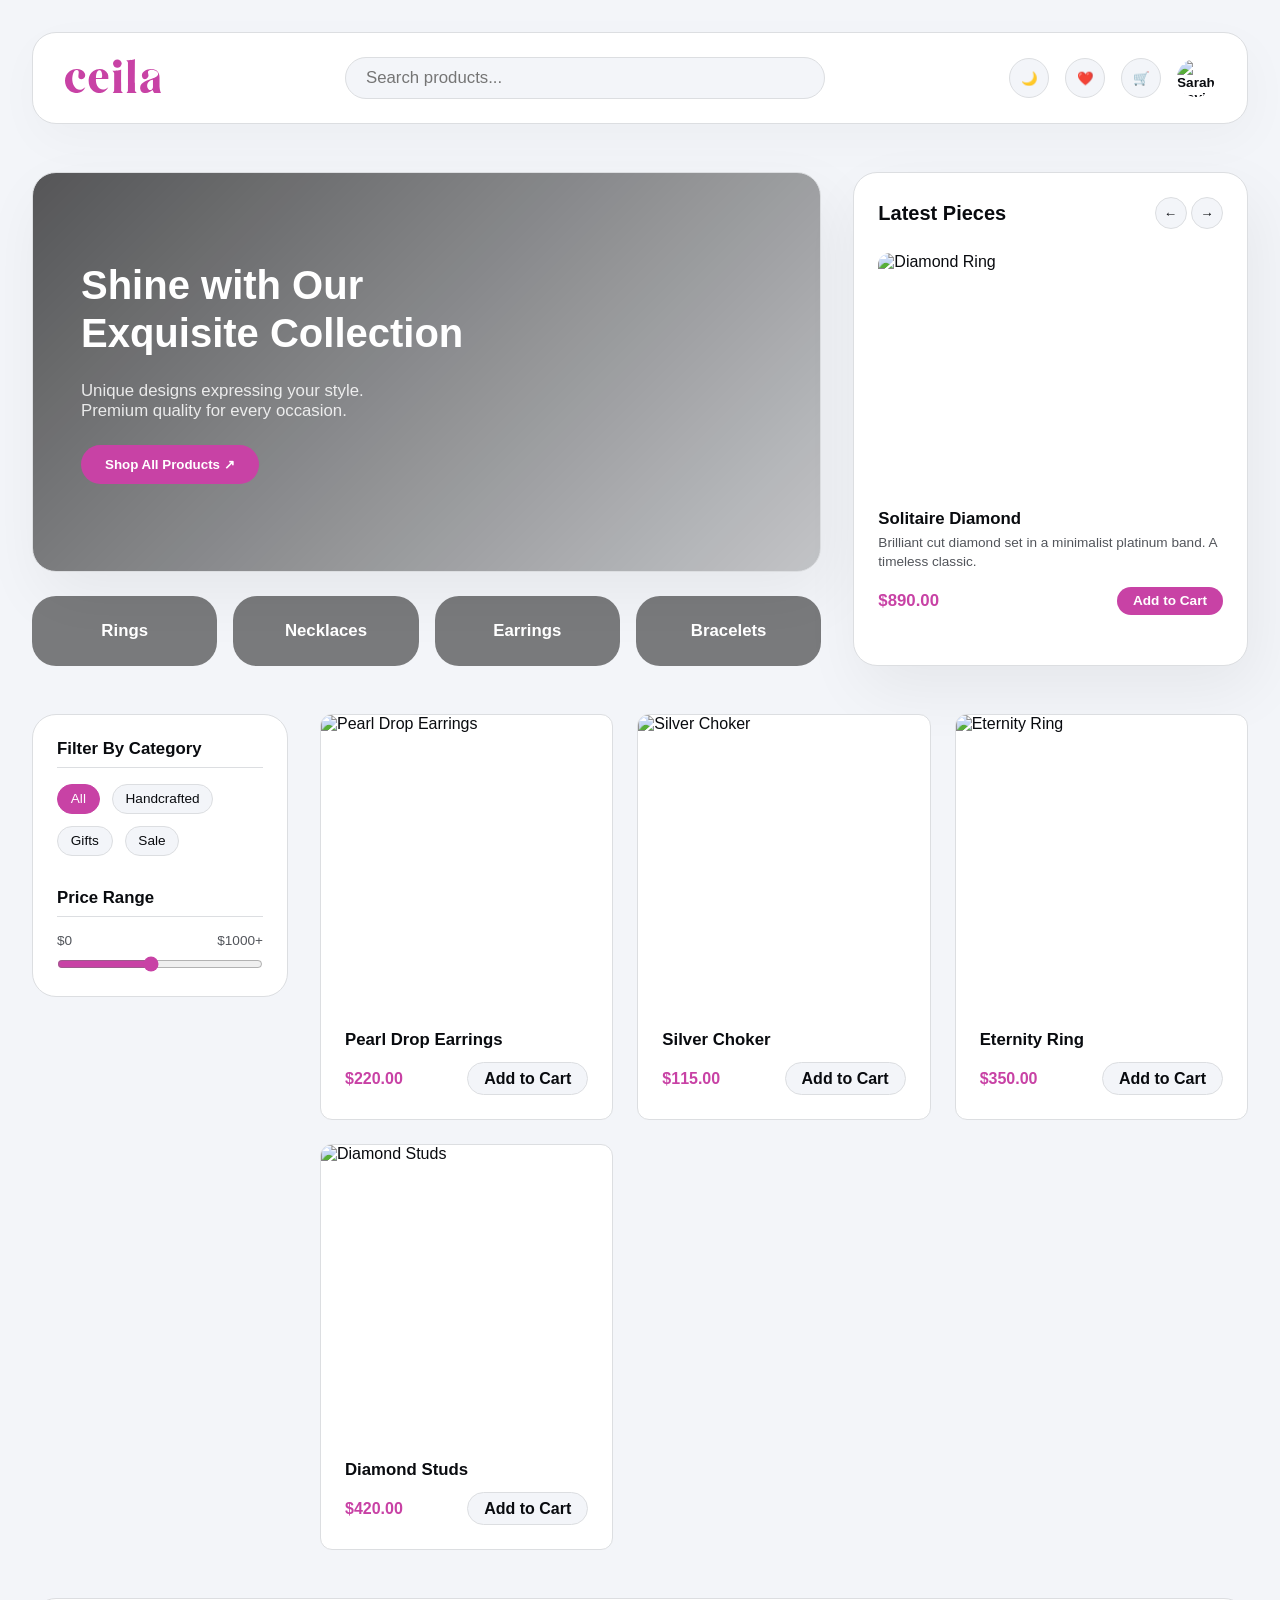
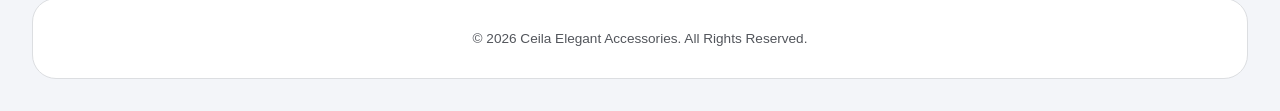
==== commit cacca716: "added single product page" ====
--- a/index.html
+++ b/index.html
@@ -93,7 +93,7 @@
       border: 0.0625rem solid var(--border-color);
       transition: background-color 0.3s ease, border-color 0.3s ease;
     }
-
+a {text-decoration: none;}
     .logo-area { inline-size: clamp(4rem, 8vw, 6rem); }
 
     .search-bar {
@@ -530,7 +530,7 @@
                 <p class="short-desc">Brilliant cut diamond set in a minimalist platinum band. A timeless classic.</p>
                 <div class="price-action">
                   <span class="price">$890.00</span>
-                  <button class="buy-now-slider-btn">Buy Now</button>
+                  <a class="buy-now-slider-btn" href="single-product.html">Add to Cart</a>
                 </div>
               </div>
             </div>
@@ -543,7 +543,7 @@
                 <p class="short-desc">A delicate, hand-crafted gold chain perfect for layering or elegant daily wear.</p>
                 <div class="price-action">
                   <span class="price">$145.00</span>
-                  <button class="buy-now-slider-btn">Buy Now</button>
+                  <a class="buy-now-slider-btn" href="single-product.html">Add to Cart</a>
                 </div>
               </div>
             </div>
@@ -579,12 +579,12 @@
 
         <section class="products-grid-container">
           <article class="product-card">
-            <img src="https://images.unsplash.com/photo-1569388330338-53ecda03dfa1?q=80&w=800" alt="Pearl Drop Earrings">
+            <img src="https://images.unsplash.com/photo-1569388330338-53ecda03dfa1?q=80&w=400" alt="Pearl Drop Earrings">
             <div class="product-details">
               <h3>Pearl Drop Earrings</h3>
               <div class="price-row">
                 <span class="price">$220.00</span>
-                <button class="add-btn">Add to Cart</button>
+                <a class="add-btn" href="single-product.html">Add to Cart</a>
               </div>
             </div>
           </article>
@@ -595,7 +595,7 @@
               <h3>Silver Choker</h3>
               <div class="price-row">
                 <span class="price">$115.00</span>
-                <button class="add-btn">Add to Cart</button>
+                <a class="add-btn" href="single-product.html">Add to Cart</a>
               </div>
             </div>
           </article>
@@ -606,7 +606,7 @@
               <h3>Eternity Ring</h3>
               <div class="price-row">
                 <span class="price">$350.00</span>
-                <button class="add-btn">Add to Cart</button>
+                <a class="add-btn" href="single-product.html">Add to Cart</a>
               </div>
             </div>
           </article>
@@ -617,7 +617,7 @@
               <h3>Diamond Studs</h3>
               <div class="price-row">
                 <span class="price">$420.00</span>
-                <button class="add-btn">Add to Cart</button>
+                <a class="add-btn" href="single-product.html">Add to Cart</a>
               </div>
             </div>
           </article>
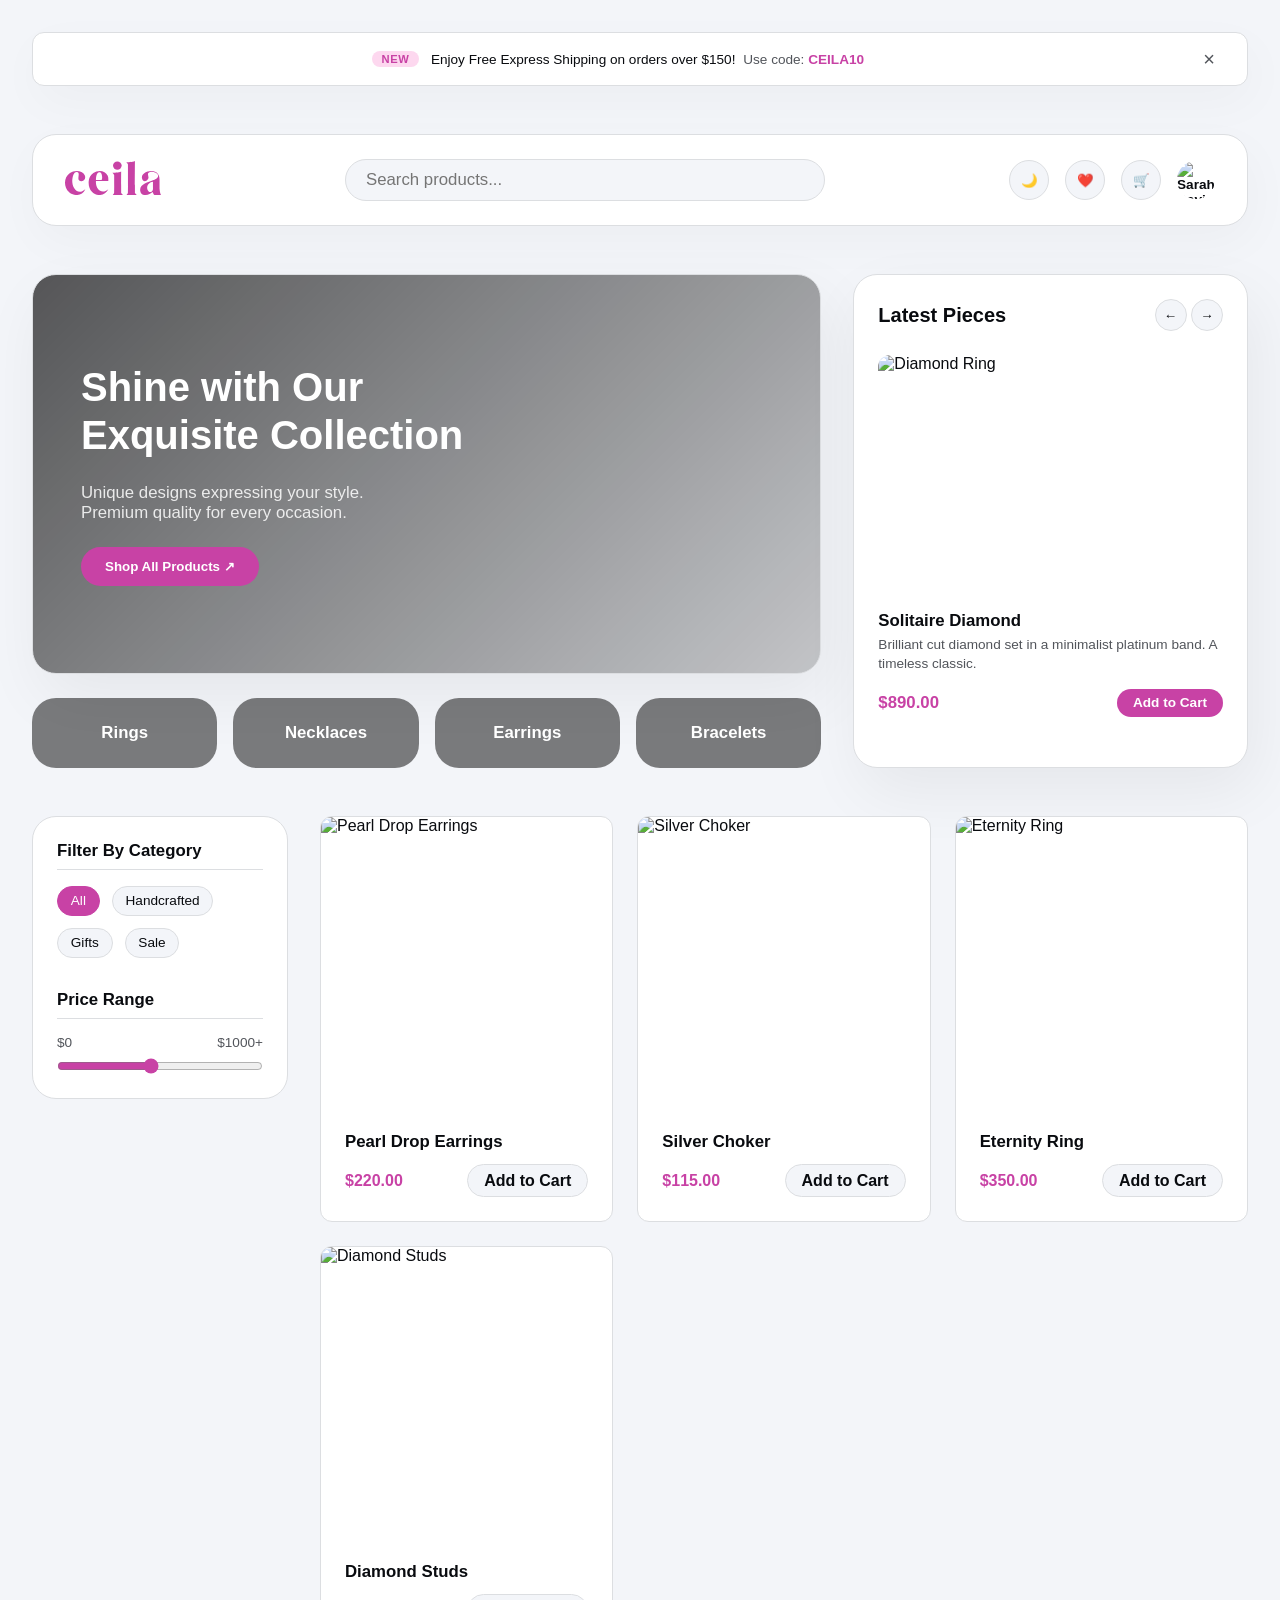
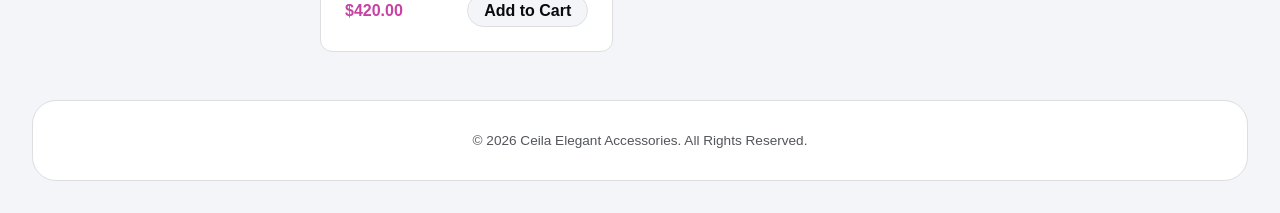
==== commit c0d75300: "added announcement bar" ====
--- a/index.html
+++ b/index.html
@@ -458,15 +458,114 @@
       transition: background-color 0.3s ease, border-color 0.3s ease;
       p { font-size: var(--txt-s); color: var(--txt-muted); }
     }
+    .announcement-bar {
+    width: 100%;
+    background: var(--bg-card);
+    border: 0.0625rem solid var(--border-color);
+    border-radius: var(--radius-s);
+    padding: var(--space-xs) var(--space-m);
+    display: flex;
+    align-items: center;
+    justify-content: space-between;
+    gap: var(--space-s);
+    box-shadow: var(--shadow-s);
+    position: relative;
+    font-size: var(--txt-s);
+    transition: background-color 0.3s ease, border-color 0.3s ease;
+  }
+
+  .announcement-content {
+    display: flex;
+    align-items: center;
+    justify-content: center;
+    flex-grow: 1;
+    gap: var(--space-xs);
+    flex-wrap: wrap;
+    text-align: center;
+
+    .badge {
+      background-color: var(--primary-light);
+      color: var(--primary);
+      padding: 0.15rem 0.6rem;
+      border-radius: var(--radius-full);
+      font-weight: 700;
+      font-size: 0.7rem;
+      text-transform: uppercase;
+      letter-spacing: 0.05em;
+    }
+
+    p {
+      color: var(--txt-main);
+      font-weight: 500;
+      
+      span {
+        color: var(--txt-muted);
+        margin-left: 0.25rem;
+        
+        strong {
+          color: var(--primary);
+          font-weight: 700;
+        }
+      }
+    }
+  }
+
+  .announcement-close {
+    background: transparent;
+    border: none;
+    color: var(--txt-muted);
+    font-size: 1.25rem;
+    cursor: pointer;
+    line-height: 1;
+    padding: 0.2rem;
+    transition: var(--transition);
+    border-radius: 50%;
+    display: flex;
+    align-items: center;
+    justify-content: center;
+    width: 1.75rem;
+    height: 1.75rem;
+
+    &:hover {
+      background: var(--bg-main);
+      color: var(--txt-main);
+    }
+  }
   </style>
 </head>
 <body>
 
   <div class="container-wrapper">
-
+<aside class="announcement-bar" id="announcementBar" role="region" aria-label="Announcement">
+  <div class="announcement-content">
+    <span class="badge">New</span>
+    <p>Enjoy Free Express Shipping on orders over $150! <span>Use code: <strong>CEILA10</strong></span></p>
+  </div>
+  <button class="announcement-close" id="announcementClose" aria-label="Close Announcement">&times;</button>
+</aside>
+
+<script>
+  document.addEventListener('DOMContentLoaded', function() {
+    const closeBtn = document.getElementById('announcementClose');
+    const bar = document.getElementById('announcementBar');
+    
+    if (closeBtn && bar) {
+      closeBtn.addEventListener('click', function() {
+        // إضافة تأثير اختفاء تدريجي ناعم
+        bar.style.transition = 'all 0.3s ease';
+        bar.style.opacity = '0';
+        bar.style.transform = 'translateY(-10px)';
+        
+        setTimeout(function() {
+          bar.style.display = 'none';
+        }, 300); // إخفاء العنصر تماماً بعد انتهاء التأثير
+      });
+    }
+  });
+</script>
     <!-- 1. القسم الأول: Nav -->
     <nav class="main-nav">
-      <div class="logo-area">
+      <a href="#" class="logo-area">
         <svg width="100%" height="100%" viewBox="0 0 92.62664 32.836357" version="1.1" xmlns="http://www.w3.org/2000/svg">
           <g transform="translate(-82.549999,-163.77709)">
             <g transform="translate(36.2704,132.92004)">
@@ -475,7 +574,7 @@
             </g>
           </g>
         </svg>
-      </div>
+      </a>
       
       <div class="search-bar">
         <input type="text" placeholder="Search products..." aria-label="Search">
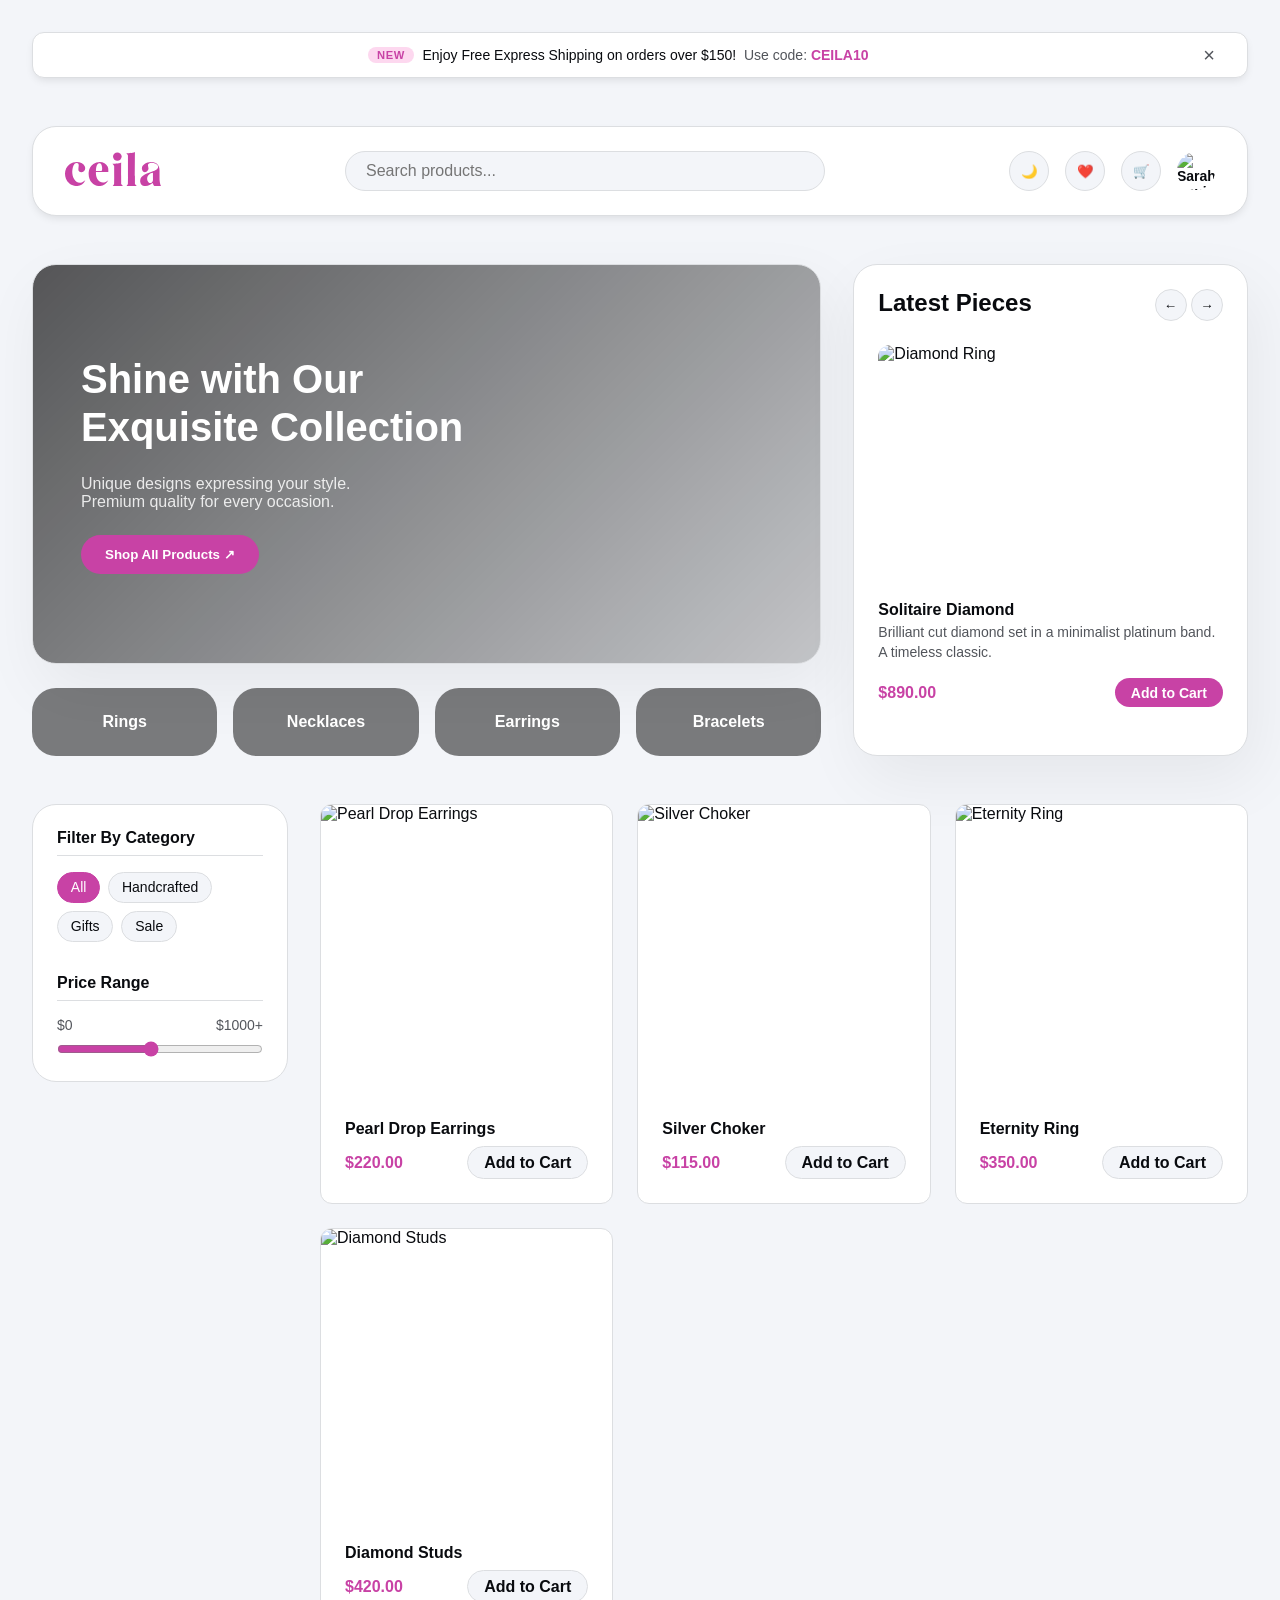
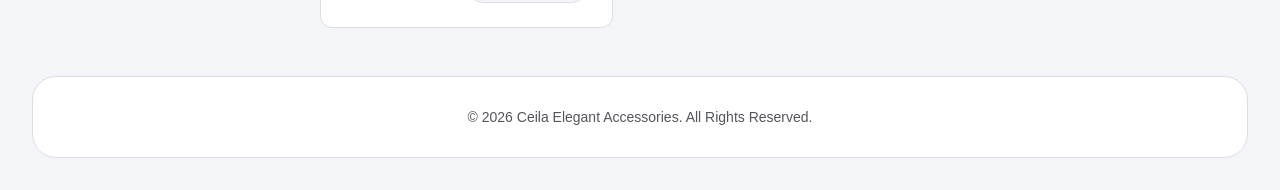
==== commit e673b5a3: "fixed the slider behavier, add btn system, better user experiance" ====
--- a/index.html
+++ b/index.html
@@ -3,535 +3,9 @@
 <head>
   <meta charset="UTF-8">
   <meta name="viewport" content="width=device-width, initial-scale=1.0">
+  <link rel="stylesheet" href="style.css">
   <title>Ceila - Elegant Accessories Store</title>
-  <style>
-    /* =================================================_
-       1. Design System, Fluid Variables & Relative Colors
-       ================================================= */
-    :root {
-      color-scheme: light;
-
-      --base-primary: oklch(60% 0.2 340); 
-      
-      --bg-main: light-dark(oklch(97% 0.005 260), oklch(15% 0.01 260));
-      --bg-card: light-dark(oklch(100% 0 0), oklch(20% 0.01 260));
-      --txt-main: light-dark(oklch(15% 0.01 260), oklch(95% 0.005 260));
-      --txt-muted: light-dark(oklch(45% 0.01 260), oklch(70% 0.01 260));
-      
-      --primary: var(--base-primary);
-      --primary-light: light-dark(oklch(92% 0.05 340), oklch(30% 0.08 340));
-      --primary-tint: oklch(from var(--primary) calc(l + 0.15) c h);
-      --border-color: light-dark(oklch(90% 0.005 260), oklch(30% 0.01 260));
-      
-      --shadow-s: 0.25rem 1rem 3rem oklch(0% 0 0 / 0.03);
-      --shadow-m: 0.5rem 1.5rem 4rem oklch(0% 0 0 / 0.06);
-
-      --font-family: 'Inter', -apple-system, BlinkMacSystemFont, "Segoe UI", Roboto, sans-serif;
-      --txt-s: clamp(0.75rem, 0.7rem + 0.25vw, 0.85rem);
-      --txt-m: clamp(0.9rem, 0.85rem + 0.3vw, 1.05rem);
-      --txt-l: clamp(1.1rem, 1rem + 0.5vw, 1.25rem);
-      --txt-xl: clamp(1.8rem, 1.4rem + 1.5vw, 2.5rem);
-
-      --space-xs: clamp(0.5rem, 1vw, 0.75rem);
-      --space-s: clamp(0.75rem, 1.5vw, 1rem);
-      --space-m: clamp(1rem, 2vw, 1.5rem);
-      --space-l: clamp(1.5rem, 3vw, 2rem);
-      --space-xl: clamp(2rem, 4vw, 3rem);
-
-      --radius-s: 0.75rem;
-      --radius-m: 1.5rem;
-      --radius-full: 3.125rem;
-      --transition: all 0.3s ease;
-    }
-
-    :root[data-theme="dark"] {
-      color-scheme: dark;
-    }
-
-    /* =================================================_
-       2. Global Resets
-       ================================================= */
-    * { margin: 0; padding: 0; box-sizing: border-box; }
-
-    body {
-      font-family: var(--font-family);
-      background-color: var(--bg-main);
-      color: var(--txt-main);
-      direction: ltr;
-      display: flex;
-      flex-direction: column;
-      align-items: center;
-      gap: var(--space-xl);
-      min-height: 100vh;
-      padding: var(--space-l);
-      transition: background-color 0.3s ease, color 0.3s ease;
-    }
-
-    .container-wrapper {
-      width: 100%;
-      max-width: 83.5rem;
-      display: flex;
-      flex-direction: column;
-      gap: var(--space-xl);
-    }
-
-    /* =================================================_
-       3. القسم الأول: Nav (Header)
-       ================================================= */
-    .main-nav {
-      container-type: inline-size;
-      container-name: top-nav;
-      display: flex;
-      justify-content: space-between;
-      align-items: center;
-      gap: var(--space-m);
-      flex-wrap: wrap;
-      background: var(--bg-card);
-      padding: var(--space-m) var(--space-l);
-      border-radius: var(--radius-m);
-      box-shadow: var(--shadow-s);
-      border: 0.0625rem solid var(--border-color);
-      transition: background-color 0.3s ease, border-color 0.3s ease;
-    }
-a {text-decoration: none;}
-    .logo-area { inline-size: clamp(4rem, 8vw, 6rem); }
-
-    .search-bar {
-      display: flex;
-      flex-grow: 1;
-      max-width: 30rem;
-      align-items: center;
-      background: var(--bg-main);
-      border-radius: var(--radius-full);
-      padding: 0.625rem 1.25rem;
-      border: 0.0625rem solid var(--border-color);
-      transition: background-color 0.3s ease, border-color 0.3s ease;
-      
-      input {
-        border: none;
-        background: transparent;
-        outline: none;
-        inline-size: 100%;
-        font-size: var(--txt-m);
-        color: var(--txt-main);
-      }
-    }
-
-    .user-actions {
-      display: flex;
-      align-items: center;
-      gap: var(--space-s);
-
-      .icon-btn {
-        background: var(--bg-main);
-        border: 0.0625rem solid var(--border-color);
-        inline-size: 2.5rem;
-        block-size: 2.5rem;
-        border-radius: 50%;
-        display: flex;
-        align-items: center;
-        justify-content: center;
-        cursor: pointer;
-        transition: var(--transition);
-
-        &:hover {
-          background: var(--primary-light);
-          border-color: var(--primary);
-        }
-      }
-
-      .user-info {
-        display: flex;
-        align-items: center;
-        gap: var(--space-xs);
-        font-weight: 600;
-        font-size: var(--txt-s);
-
-        img {
-          inline-size: 2.375rem;
-          block-size: 2.375rem;
-          border-radius: 50%;
-          object-fit: cover;
-        }
-      }
-    }
-
-    @container top-nav (max-width: 45rem) {
-      .search-bar { order: 3; max-width: 100%; margin-block-start: var(--space-s); }
-    }
-
-    /* =================================================_
-       4. القسم الثاني: Storefront
-       ================================================= */
-    .storefront {
-      container-type: inline-size;
-      container-name: storefront;
-    }
-
-    .storefront-grid {
-      display: grid;
-      grid-template-columns: 2fr 1fr;
-      gap: var(--space-l);
-
-      @container storefront (max-width: 60rem) {
-        grid-template-columns: 1fr;
-      }
-    }
-
-    .hero-and-categories {
-      display: flex;
-      flex-direction: column;
-      gap: var(--space-m);
-    }
-
-    .hero-container {
-      background: linear-gradient(135deg, rgba(0, 0, 0, 0.65) 0%, rgba(0, 0, 0, 0.2) 100%), 
-                  url('https://images.unsplash.com/photo-1569388330338-53ecda03dfa1?q=80&w=1200') center/cover no-repeat;
-      border: 0.0625rem solid var(--border-color);
-      border-radius: var(--radius-m);
-      padding: var(--space-xl);
-      display: flex;
-      flex-direction: column;
-      justify-content: center;
-      min-height: 25rem;
-      gap: var(--space-m);
-      box-shadow: var(--shadow-m);
-
-      h1 { font-size: var(--txt-xl); font-weight: 700; color: #ffffff; line-height: 1.2; }
-      p { color: rgba(255, 255, 255, 0.85); font-size: var(--txt-m); }
-      
-      .btn-primary {
-        background-color: var(--primary);
-        color: white;
-        border: none;
-        padding: 0.75rem 1.5rem;
-        border-radius: var(--radius-full);
-        font-weight: 600;
-        cursor: pointer;
-        width: fit-content;
-        transition: var(--transition);
-        &:hover { background-color: var(--primary-tint); transform: translateY(-2px); }
-      }
-    }
-
-    .categories-links {
-      display: grid;
-      grid-template-columns: repeat(4, 1fr);
-      gap: var(--space-s);
-      
-      @container storefront (max-width: 40rem) {
-        grid-template-columns: repeat(2, 1fr);
-      }
-
-      .category-btn {
-        display: flex;
-        align-items: center;
-        justify-content: center;
-        padding: var(--space-m);
-        border-radius: var(--radius-m);
-        color: white;
-        text-decoration: none;
-        font-weight: 600;
-        font-size: var(--txt-m);
-        text-align: center;
-        background-size: cover;
-        background-position: center;
-        background-color: rgba(0,0,0,0.5);
-        background-blend-mode: overlay;
-        transition: var(--transition);
-        border: 0.0625rem solid transparent;
-
-        &:hover {
-          background-color: rgba(0,0,0,0.3);
-          border-color: var(--primary-light);
-          transform: translateY(-2px);
-        }
-      }
-    }
-
-    /* Slider Modifications */
-    .latest-slider-container {
-      background: var(--bg-card);
-      border: 0.0625rem solid var(--border-color);
-      border-radius: var(--radius-m);
-      padding: var(--space-m);
-      display: flex;
-      flex-direction: column;
-      gap: var(--space-m);
-      box-shadow: var(--shadow-m);
-      height: 100%; 
-      transition: background-color 0.3s ease, border-color 0.3s ease;
-
-      .slider-header {
-        display: flex;
-        justify-content: space-between;
-        align-items: center;
-        h2 { font-size: var(--txt-l); font-weight: 600; }
-        .controls button {
-          background: var(--bg-main);
-          border: 1px solid var(--border-color);
-          border-radius: 50%;
-          width: 2rem; height: 2rem;
-          cursor: pointer;
-          color: var(--txt-main);
-          transition: var(--transition);
-          &:hover { background: var(--primary); color: white; border-color: var(--primary); }
-        }
-      }
-
-      .slider-track {
-        display: flex;
-        overflow-x: auto;
-        scroll-snap-type: x mandatory;
-        gap: var(--space-m);
-        scrollbar-width: none;
-        flex-grow: 1;
-
-        .product-slide {
-          min-width: 100%;
-          scroll-snap-align: start;
-          display: flex;
-          flex-direction: column;
-          gap: var(--space-s);
-          
-          img {
-            width: 100%;
-            flex-grow: 1;
-            object-fit: cover;
-            border-radius: var(--radius-s);
-            max-height: 15rem;
-          }
-          
-          /* تعديلات السلايدر لعرض الوصف وزر الشراء */
-          .slide-info {
-            display: flex;
-            flex-direction: column;
-            gap: 0.25rem;
-            
-            h4 { font-size: var(--txt-m); font-weight: 600; }
-            .short-desc { font-size: var(--txt-s); color: var(--txt-muted); line-height: 1.4; margin-bottom: 0.25rem; }
-            
-            .price-action {
-              display: flex;
-              justify-content: space-between;
-              align-items: center;
-              margin-top: 0.5rem;
-              
-              .price { font-weight: 700; color: var(--primary); font-size: var(--txt-m); }
-              
-              .buy-now-slider-btn {
-                background: var(--primary);
-                color: white;
-                border: none;
-                border-radius: var(--radius-full);
-                padding: 0.4rem 1rem;
-                cursor: pointer;
-                transition: var(--transition);
-                font-weight: 600;
-                font-size: var(--txt-s);
-                
-                &:hover {
-                  background: var(--primary-tint);
-                  transform: translateY(-2px);
-                }
-              }
-            }
-          }
-        }
-      }
-    }
-
-    /* =================================================_
-       5. القسم الثالث: المتجر الرئيسي
-       ================================================= */
-    .main-store {
-      container-type: inline-size;
-      container-name: main-store;
-    }
-
-    .store-layout {
-      display: grid;
-      grid-template-columns: 16rem 1fr;
-      gap: var(--space-l);
-      align-items: start;
-
-      @container main-store (max-width: 50rem) {
-        grid-template-columns: 1fr;
-      }
-    }
-
-    .filters-sidebar {
-      background: var(--bg-card);
-      border: 0.0625rem solid var(--border-color);
-      border-radius: var(--radius-m);
-      padding: var(--space-m);
-      display: flex;
-      flex-direction: column;
-      gap: var(--space-l);
-      transition: background-color 0.3s ease, border-color 0.3s ease;
-
-      .filter-group {
-        display: flex;
-        flex-direction: column;
-        gap: var(--space-s);
-
-        h3 { font-size: var(--txt-m); font-weight: 600; border-bottom: 1px solid var(--border-color); padding-bottom: 0.5rem; }
-      }
-
-      .pills {
-        display: flex;
-        flex-wrap: wrap;
-        gap: var(--space-xs);
-        button {
-          background: var(--bg-main);
-          border: 1px solid var(--border-color);
-          padding: 0.4rem 0.8rem;
-          border-radius: var(--radius-full);
-          font-size: var(--txt-s);
-          cursor: default;
-          color: var(--txt-main);
-          transition: var(--transition);
-          &.active { background: var(--primary); color: white; border-color: var(--primary); }
-        }
-      }
-
-      .price-range {
-        display: flex;
-        flex-direction: column;
-        gap: 0.5rem;
-        input[type="range"] { accent-color: var(--primary); }
-        .labels { display: flex; justify-content: space-between; font-size: var(--txt-s); color: var(--txt-muted); }
-      }
-    }
-
-    .products-grid-container {
-      display: grid;
-      grid-template-columns: repeat(auto-fill, minmax(14rem, 1fr));
-      gap: var(--space-m);
-
-      .product-card {
-        background: var(--bg-card);
-        border: 0.0625rem solid var(--border-color);
-        border-radius: var(--radius-s);
-        overflow: hidden;
-        display: flex;
-        flex-direction: column;
-        transition: var(--transition);
-        
-        &:hover { transform: translateY(-4px); box-shadow: var(--shadow-m); }
-        img { aspect-ratio: 1; width: 100%; object-fit: cover; }
-        
-        .product-details {
-          padding: var(--space-m);
-          display: flex;
-          flex-direction: column;
-          gap: var(--space-xs);
-          flex-grow: 1;
-          h3 { font-size: var(--txt-m); font-weight: 600; }
-          .price-row {
-            display: flex;
-            justify-content: space-between;
-            align-items: center;
-            margin-top: auto;
-            .price { font-weight: 700; color: var(--primary); }
-            .add-btn {
-              background: var(--bg-main); border: 1px solid var(--border-color); border-radius: var(--radius-full);
-              padding: 0.4rem 1rem; cursor: pointer; transition: var(--transition); font-weight: 600; color: var(--txt-main);
-              &:hover { background: var(--primary); color: white; border-color: var(--primary); }
-            }
-          }
-        }
-      }
-    }
-
-    /* =================================================_
-       6. القسم الرابع: الفوتر
-       ================================================= */
-    .main-footer {
-      width: 100%;
-      background: var(--bg-card);
-      border: 0.0625rem solid var(--border-color);
-      border-radius: var(--radius-m);
-      padding: var(--space-l);
-      text-align: center;
-      margin-top: auto;
-      transition: background-color 0.3s ease, border-color 0.3s ease;
-      p { font-size: var(--txt-s); color: var(--txt-muted); }
-    }
-    .announcement-bar {
-    width: 100%;
-    background: var(--bg-card);
-    border: 0.0625rem solid var(--border-color);
-    border-radius: var(--radius-s);
-    padding: var(--space-xs) var(--space-m);
-    display: flex;
-    align-items: center;
-    justify-content: space-between;
-    gap: var(--space-s);
-    box-shadow: var(--shadow-s);
-    position: relative;
-    font-size: var(--txt-s);
-    transition: background-color 0.3s ease, border-color 0.3s ease;
-  }
-
-  .announcement-content {
-    display: flex;
-    align-items: center;
-    justify-content: center;
-    flex-grow: 1;
-    gap: var(--space-xs);
-    flex-wrap: wrap;
-    text-align: center;
-
-    .badge {
-      background-color: var(--primary-light);
-      color: var(--primary);
-      padding: 0.15rem 0.6rem;
-      border-radius: var(--radius-full);
-      font-weight: 700;
-      font-size: 0.7rem;
-      text-transform: uppercase;
-      letter-spacing: 0.05em;
-    }
-
-    p {
-      color: var(--txt-main);
-      font-weight: 500;
-      
-      span {
-        color: var(--txt-muted);
-        margin-left: 0.25rem;
-        
-        strong {
-          color: var(--primary);
-          font-weight: 700;
-        }
-      }
-    }
-  }
-
-  .announcement-close {
-    background: transparent;
-    border: none;
-    color: var(--txt-muted);
-    font-size: 1.25rem;
-    cursor: pointer;
-    line-height: 1;
-    padding: 0.2rem;
-    transition: var(--transition);
-    border-radius: 50%;
-    display: flex;
-    align-items: center;
-    justify-content: center;
-    width: 1.75rem;
-    height: 1.75rem;
-
-    &:hover {
-      background: var(--bg-main);
-      color: var(--txt-main);
-    }
-  }
-  </style>
+ 
 </head>
 <body>
 
@@ -614,10 +88,10 @@
         <aside class="latest-slider-container">
           <div class="slider-header">
             <h2>Latest Pieces</h2>
-            <div class="controls">
-              <button onclick="document.querySelector('.slider-track').scrollBy({left: -200, behavior: 'smooth'})" aria-label="Previous">←</button>
-              <button onclick="document.querySelector('.slider-track').scrollBy({left: 200, behavior: 'smooth'})" aria-label="Next">→</button>
-            </div>
+<div class="controls">
+  <button class="slider-prev-btn" aria-label="Previous">←</button>
+  <button class="slider-next-btn" aria-label="Next">→</button>
+</div>
           </div>
           
           <div class="slider-track">
@@ -757,6 +231,72 @@
         themeToggleBtn.textContent = '☀️';
       }
     });
+    // التحكم في السلايدر بشكل متوافق مع كافة الأجهزة
+document.addEventListener('DOMContentLoaded', function() {
+  const sliderTrack = document.querySelector('.slider-track');
+  const nextBtn = document.querySelector('.slider-next-btn');
+  const prevBtn = document.querySelector('.slider-prev-btn');
+
+  if (sliderTrack && nextBtn && prevBtn) {
+    
+    // --- 1. ميزة الدوران (العودة للبداية/النهاية) عند النقر على الأزرار ---
+    nextBtn.addEventListener('click', () => {
+      // حساب أقصى مسافة يمكن التمرير إليها
+      const maxScrollLeft = sliderTrack.scrollWidth - sliderTrack.clientWidth;
+      
+      // إذا كنا في نهاية السلايدر (مع ترك هامش 10 بكسل لتفادي كسور البكسلات)
+      if (sliderTrack.scrollLeft >= maxScrollLeft - 10) {
+        sliderTrack.scrollTo({ left: 0, behavior: 'smooth' }); // العودة للشريحة الأولى
+      } else {
+        sliderTrack.scrollBy({ left: sliderTrack.clientWidth, behavior: 'smooth' });
+      }
+    });
+
+    prevBtn.addEventListener('click', () => {
+      // إذا كنا في الشريحة الأولى
+      if (sliderTrack.scrollLeft <= 10) {
+        const maxScrollLeft = sliderTrack.scrollWidth - sliderTrack.clientWidth;
+        sliderTrack.scrollTo({ left: maxScrollLeft, behavior: 'smooth' }); // الانتقال للشريحة الأخيرة
+      } else {
+        sliderTrack.scrollBy({ left: -sliderTrack.clientWidth, behavior: 'smooth' });
+      }
+    });
+
+    // --- 2. ميزة السحب بالفأرة (Mouse Drag) ---
+    let isDown = false;
+    let startX;
+    let scrollLeft;
+
+    sliderTrack.addEventListener('mousedown', (e) => {
+      isDown = true;
+      // إيقاف الـ Snap مؤقتاً أثناء السحب ليكون سلساً
+      sliderTrack.style.scrollSnapType = 'none'; 
+      sliderTrack.style.cursor = 'grabbing';
+      startX = e.pageX - sliderTrack.offsetLeft;
+      scrollLeft = sliderTrack.scrollLeft;
+    });
+
+    sliderTrack.addEventListener('mouseleave', () => {
+      isDown = false;
+      sliderTrack.style.scrollSnapType = 'x mandatory'; // إعادة تفعيل الـ Snap
+      sliderTrack.style.cursor = 'grab';
+    });
+
+    sliderTrack.addEventListener('mouseup', () => {
+      isDown = false;
+      sliderTrack.style.scrollSnapType = 'x mandatory';
+      sliderTrack.style.cursor = 'grab';
+    });
+
+    sliderTrack.addEventListener('mousemove', (e) => {
+      if (!isDown) return;
+      e.preventDefault();
+      const x = e.pageX - sliderTrack.offsetLeft;
+      const walk = (x - startX) * 1.5; // سرعة السحب (يمكنك تغيير الرقم)
+      sliderTrack.scrollLeft = scrollLeft - walk;
+    });
+  }
+});
   </script>
 </body>
 </html>
--- a/style.css
+++ b/style.css
@@ -0,0 +1,667 @@
+    /* =================================================_
+       1. Design System, Fluid Variables & Relative Colors
+       ================================================= */
+    :root {
+      color-scheme: light;
+
+      --base-primary: oklch(60% 0.2 340); 
+      
+      --bg-main: light-dark(oklch(97% 0.005 260), oklch(15% 0.01 260));
+      --bg-card: light-dark(oklch(100% 0 0), oklch(20% 0.01 260));
+      --txt-main: light-dark(oklch(15% 0.01 260), oklch(95% 0.005 260));
+      --txt-muted: light-dark(oklch(45% 0.01 260), oklch(70% 0.01 260));
+      
+      --primary: var(--base-primary);
+      --primary-light: light-dark(oklch(92% 0.05 340), oklch(30% 0.08 340));
+      --primary-tint: oklch(from var(--primary) calc(l + 0.15) c h);
+      --border-color: light-dark(oklch(90% 0.005 260), oklch(30% 0.01 260));
+      
+      --shadow-s: 0.25rem 1rem 3rem oklch(0% 0 0 / 0.03);
+      --shadow-m: 0.5rem 1.5rem 4rem oklch(0% 0 0 / 0.06);
+
+      --font-family: 'Inter', -apple-system, BlinkMacSystemFont, "Segoe UI", Roboto, sans-serif;
+      --txt-s: clamp(0.75rem, 0.7rem + 0.25vw, 0.85rem);
+      --txt-m: clamp(0.9rem, 0.85rem + 0.3vw, 1.05rem);
+      --txt-l: clamp(1.1rem, 1rem + 0.5vw, 1.25rem);
+      --txt-xl: clamp(1.8rem, 1.4rem + 1.5vw, 2.5rem);
+
+      --space-xs: clamp(0.5rem, 1vw, 0.75rem);
+      --space-s: clamp(0.75rem, 1.5vw, 1rem);
+      --space-m: clamp(1rem, 2vw, 1.5rem);
+      --space-l: clamp(1.5rem, 3vw, 2rem);
+      --space-xl: clamp(2rem, 4vw, 3rem);
+
+      --radius-s: 0.75rem;
+      --radius-m: 1.5rem;
+      --radius-full: 3.125rem;
+      --transition: all 0.3s ease;
+    }
+
+    :root[data-theme="dark"] {
+      color-scheme: dark;
+    }
+
+    /* =================================================_
+       2. Global Resets
+       ================================================= */
+    * { margin: 0; padding: 0; box-sizing: border-box; }
+
+    body {
+      font-family: var(--font-family);
+      background-color: var(--bg-main);
+      color: var(--txt-main);
+      direction: ltr;
+      display: flex;
+      flex-direction: column;
+      align-items: center;
+      gap: var(--space-xl);
+      min-height: 100vh;
+      padding: var(--space-l);
+      transition: background-color 0.3s ease, color 0.3s ease;
+    }
+
+    .container-wrapper {
+      width: 100%;
+      max-width: 83.5rem;
+      display: flex;
+      flex-direction: column;
+      gap: var(--space-xl);
+    }
+
+    /* =================================================_
+       3. القسم الأول: Nav (Header)
+       ================================================= */
+    .main-nav {
+      container-type: inline-size;
+      container-name: top-nav;
+      display: flex;
+      justify-content: space-between;
+      align-items: center;
+      gap: var(--space-m);
+      flex-wrap: wrap;
+      background: var(--bg-card);
+      padding: var(--space-m) var(--space-l);
+      border-radius: var(--radius-m);
+      box-shadow: var(--shadow-s);
+      border: 0.0625rem solid var(--border-color);
+      transition: background-color 0.3s ease, border-color 0.3s ease;
+    }
+a {text-decoration: none;}
+    .logo-area { inline-size: clamp(4rem, 8vw, 6rem); }
+
+    .search-bar {
+      display: flex;
+      flex-grow: 1;
+      max-width: 30rem;
+      align-items: center;
+      background: var(--bg-main);
+      border-radius: var(--radius-full);
+      padding: 0.625rem 1.25rem;
+      border: 0.0625rem solid var(--border-color);
+      transition: background-color 0.3s ease, border-color 0.3s ease;
+      
+      input {
+        border: none;
+        background: transparent;
+        outline: none;
+        inline-size: 100%;
+        font-size: var(--txt-m);
+        color: var(--txt-main);
+      }
+    }
+
+    .user-actions {
+      display: flex;
+      align-items: center;
+      gap: var(--space-s);
+
+      .icon-btn {
+        background: var(--bg-main);
+        border: 0.0625rem solid var(--border-color);
+        inline-size: 2.5rem;
+        block-size: 2.5rem;
+        border-radius: 50%;
+        display: flex;
+        align-items: center;
+        justify-content: center;
+        cursor: pointer;
+        transition: var(--transition);
+
+        &:hover {
+          background: var(--primary-light);
+          border-color: var(--primary);
+        }
+      }
+
+      .user-info {
+        display: flex;
+        align-items: center;
+        gap: var(--space-xs);
+        font-weight: 600;
+        font-size: var(--txt-s);
+
+        img {
+          inline-size: 2.375rem;
+          block-size: 2.375rem;
+          border-radius: 50%;
+          object-fit: cover;
+        }
+      }
+    }
+
+    @container top-nav (max-width: 45rem) {
+      .search-bar { order: 3; max-width: 100%; margin-block-start: var(--space-s); }
+    }
+
+    /* =================================================_
+       4. القسم الثاني: Storefront
+       ================================================= */
+    .storefront {
+      container-type: inline-size;
+      container-name: storefront;
+    }
+
+    .storefront-grid {
+      display: grid;
+      grid-template-columns: 2fr 1fr;
+      gap: var(--space-l);
+
+      @container storefront (max-width: 60rem) {
+        grid-template-columns: 1fr;
+      }
+    }
+
+    .hero-and-categories {
+      display: flex;
+      flex-direction: column;
+      gap: var(--space-m);
+    }
+
+    .hero-container {
+      background: linear-gradient(135deg, rgba(0, 0, 0, 0.65) 0%, rgba(0, 0, 0, 0.2) 100%), 
+                  url('https://images.unsplash.com/photo-1569388330338-53ecda03dfa1?q=80&w=1200') center/cover no-repeat;
+      border: 0.0625rem solid var(--border-color);
+      border-radius: var(--radius-m);
+      padding: var(--space-xl);
+      display: flex;
+      flex-direction: column;
+      justify-content: center;
+      min-height: 25rem;
+      gap: var(--space-m);
+      box-shadow: var(--shadow-m);
+
+      h1 { font-size: var(--txt-xl); font-weight: 700; color: #ffffff; line-height: 1.2; }
+      p { color: rgba(255, 255, 255, 0.85); font-size: var(--txt-m); }
+      
+      .btn-primary {
+        background-color: var(--primary);
+        color: white;
+        border: none;
+        padding: 0.75rem 1.5rem;
+        border-radius: var(--radius-full);
+        font-weight: 600;
+        cursor: pointer;
+        width: fit-content;
+        transition: var(--transition);
+        &:hover { background-color: var(--primary-tint); transform: translateY(-2px); }
+      }
+    }
+
+    .categories-links {
+      display: grid;
+      grid-template-columns: repeat(4, 1fr);
+      gap: var(--space-s);
+      
+      @container storefront (max-width: 40rem) {
+        grid-template-columns: repeat(2, 1fr);
+      }
+
+      .category-btn {
+        display: flex;
+        align-items: center;
+        justify-content: center;
+        padding: var(--space-m);
+        border-radius: var(--radius-m);
+        color: white;
+        text-decoration: none;
+        font-weight: 600;
+        font-size: var(--txt-m);
+        text-align: center;
+        background-size: cover;
+        background-position: center;
+        background-color: rgba(0,0,0,0.5);
+        background-blend-mode: overlay;
+        transition: var(--transition);
+        border: 0.0625rem solid transparent;
+
+        &:hover {
+          background-color: rgba(0,0,0,0.3);
+          border-color: var(--primary-light);
+          transform: translateY(-2px);
+        }
+      }
+    }
+
+    /* Slider Modifications */
+    .latest-slider-container {
+      background: var(--bg-card);
+      border: 0.0625rem solid var(--border-color);
+      border-radius: var(--radius-m);
+      padding: var(--space-m);
+      display: flex;
+      flex-direction: column;
+      gap: var(--space-m);
+      box-shadow: var(--shadow-m);
+      height: 100%; 
+      transition: background-color 0.3s ease, border-color 0.3s ease;
+.slider-header{
+  display: flex;
+  gap: var(--space-m);
+  justify-content: space-between;
+}
+    .slider-header .controls button {
+  background: var(--bg-main);
+  border: 1px solid var(--border-color);
+  border-radius: 50%;
+  width: 2rem; 
+  height: 2rem;
+  cursor: pointer;
+  color: var(--txt-main);
+  transition: var(--transition);
+  /* إزالة أي التواء أو هوامش تعيق اللمس */
+  touch-action: manipulation; 
+}
+
+/* تطبيق تأثير Hover فقط على الأجهزة التي تمتلك ماوس */
+@media (hover: hover) {
+  .slider-header .controls button:hover { 
+    background: var(--primary); 
+    color: white; 
+    border-color: var(--primary); 
+  }
+}
+
+/* إضافة تأثير الضغط الفعلي للأجهزة المحمولة */
+.slider-header .controls button:active {
+  
+  background: var(--primary);
+  color: white;
+  transform: scale(0.95);
+}
+
+      .slider-track {
+        display: flex;
+        overflow-x: auto;
+        scroll-snap-type: x mandatory;
+        gap: var(--space-m);
+        scrollbar-width: none;
+        flex-grow: 1;
+        cursor: grab;
+        &:active {
+          cursor: grabbing;
+        }
+        .product-slide {
+          min-width: 100%;
+          scroll-snap-align: start;
+          display: flex;
+          flex-direction: column;
+          gap: var(--space-s);
+          
+          img {
+            width: 100%;
+            flex-grow: 1;
+            object-fit: cover;
+            border-radius: var(--radius-s);
+            max-height: 15rem;
+          }
+          
+          /* تعديلات السلايدر لعرض الوصف وزر الشراء */
+          .slide-info {
+            display: flex;
+            flex-direction: column;
+            gap: 0.25rem;
+            
+            h4 { font-size: var(--txt-m); font-weight: 600; }
+            .short-desc { font-size: var(--txt-s); color: var(--txt-muted); line-height: 1.4; margin-bottom: 0.25rem; }
+            
+            .price-action {
+              display: flex;
+              justify-content: space-between;
+              align-items: center;
+              margin-top: 0.5rem;
+              
+              .price { font-weight: 700; color: var(--primary); font-size: var(--txt-m); }
+              
+              .buy-now-slider-btn {
+                background: var(--primary);
+                color: white;
+                border: none;
+                border-radius: var(--radius-full);
+                padding: 0.4rem 1rem;
+                cursor: pointer;
+                transition: var(--transition);
+                font-weight: 600;
+                font-size: var(--txt-s);
+                
+                &:hover {
+                  background: var(--primary-tint);
+                  transform: translateY(-2px);
+                }
+              }
+            }
+          }
+        }
+      }
+    }
+
+    /* =================================================_
+       5. القسم الثالث: المتجر الرئيسي
+       ================================================= */
+    .main-store {
+      container-type: inline-size;
+      container-name: main-store;
+    }
+
+    .store-layout {
+      display: grid;
+      grid-template-columns: 16rem 1fr;
+      gap: var(--space-l);
+      align-items: start;
+
+      @container main-store (max-width: 50rem) {
+        grid-template-columns: 1fr;
+      }
+    }
+
+    .filters-sidebar {
+      background: var(--bg-card);
+      border: 0.0625rem solid var(--border-color);
+      border-radius: var(--radius-m);
+      padding: var(--space-m);
+      display: flex;
+      flex-direction: column;
+      gap: var(--space-l);
+      transition: background-color 0.3s ease, border-color 0.3s ease;
+
+      .filter-group {
+        display: flex;
+        flex-direction: column;
+        gap: var(--space-s);
+
+        h3 { font-size: var(--txt-m); font-weight: 600; border-bottom: 1px solid var(--border-color); padding-bottom: 0.5rem; }
+      }
+
+      .pills {
+        display: flex;
+        flex-wrap: wrap;
+        gap: var(--space-xs);
+        button {
+          background: var(--bg-main);
+          border: 1px solid var(--border-color);
+          padding: 0.4rem 0.8rem;
+          border-radius: var(--radius-full);
+          font-size: var(--txt-s);
+          cursor: default;
+          color: var(--txt-main);
+          transition: var(--transition);
+          &.active { background: var(--primary); color: white; border-color: var(--primary); }
+        }
+      }
+
+      .price-range {
+        display: flex;
+        flex-direction: column;
+        gap: 0.5rem;
+        input[type="range"] { accent-color: var(--primary); }
+        .labels { display: flex; justify-content: space-between; font-size: var(--txt-s); color: var(--txt-muted); }
+      }
+    }
+
+    .products-grid-container {
+      display: grid;
+      grid-template-columns: repeat(auto-fill, minmax(14rem, 1fr));
+      gap: var(--space-m);
+
+      .product-card {
+        background: var(--bg-card);
+        border: 0.0625rem solid var(--border-color);
+        border-radius: var(--radius-s);
+        overflow: hidden;
+        display: flex;
+        flex-direction: column;
+        transition: var(--transition);
+        
+        &:hover { transform: translateY(-4px); box-shadow: var(--shadow-m); }
+        img { aspect-ratio: 1; width: 100%; object-fit: cover; }
+        
+        .product-details {
+          padding: var(--space-m);
+          display: flex;
+          flex-direction: column;
+          gap: var(--space-xs);
+          flex-grow: 1;
+          h3 { font-size: var(--txt-m); font-weight: 600; }
+          .price-row {
+            display: flex;
+            justify-content: space-between;
+            align-items: center;
+            margin-top: auto;
+            .price { font-weight: 700; color: var(--primary); }
+            .add-btn {
+              background: var(--bg-main); border: 1px solid var(--border-color); border-radius: var(--radius-full);
+              padding: 0.4rem 1rem; cursor: pointer; transition: var(--transition); font-weight: 600; color: var(--txt-main);
+              &:hover { background: var(--primary); color: white; border-color: var(--primary); }
+            }
+          }
+        }
+      }
+    }
+
+    /* =================================================_
+       6. القسم الرابع: الفوتر
+       ================================================= */
+    .main-footer {
+      width: 100%;
+      background: var(--bg-card);
+      border: 0.0625rem solid var(--border-color);
+      border-radius: var(--radius-m);
+      padding: var(--space-l);
+      text-align: center;
+      margin-top: auto;
+      transition: background-color 0.3s ease, border-color 0.3s ease;
+      p { font-size: var(--txt-s); color: var(--txt-muted); }
+    }
+    .announcement-bar {
+    width: 100%;
+    background: var(--bg-card);
+    border: 0.0625rem solid var(--border-color);
+    border-radius: var(--radius-s);
+    padding: var(--space-xs) var(--space-m);
+    display: flex;
+    align-items: center;
+    justify-content: space-between;
+    gap: var(--space-s);
+    box-shadow: var(--shadow-s);
+    position: relative;
+    font-size: var(--txt-s);
+    transition: background-color 0.3s ease, border-color 0.3s ease;
+  }
+
+  .announcement-content {
+    display: flex;
+    align-items: center;
+    justify-content: center;
+    flex-grow: 1;
+    gap: var(--space-xs);
+    flex-wrap: wrap;
+    text-align: center;
+
+    .badge {
+      background-color: var(--primary-light);
+      color: var(--primary);
+      padding: 0.15rem 0.6rem;
+      border-radius: var(--radius-full);
+      font-weight: 700;
+      font-size: 0.7rem;
+      text-transform: uppercase;
+      letter-spacing: 0.05em;
+    }
+
+    p {
+      color: var(--txt-main);
+      font-weight: 500;
+      
+      span {
+        color: var(--txt-muted);
+        margin-left: 0.25rem;
+        
+        strong {
+          color: var(--primary);
+          font-weight: 700;
+        }
+      }
+    }
+  }
+
+  .announcement-close {
+    background: transparent;
+    border: none;
+    color: var(--txt-muted);
+    font-size: 1.25rem;
+    cursor: pointer;
+    line-height: 1;
+    padding: 0.2rem;
+    transition: var(--transition);
+    border-radius: 50%;
+    display: flex;
+    align-items: center;
+    justify-content: center;
+    width: 1.75rem;
+    height: 1.75rem;
+
+    &:hover {
+      background: var(--bg-main);
+      color: var(--txt-main);
+    }
+  }
+  /* =================================================_
+   *  1. Global Variables (المتغيرات العامة)
+   *  ================================================= */
+  :root {
+
+    --space-xs: 0.5rem;
+    --txt-s: 0.875rem;
+    --txt-m: 1rem;
+    --radius-full: 9999px;
+    --shadow-s: 0 0.25rem 0.5rem -0.125rem rgba(0, 0, 0, 0.1);
+  }
+
+  /* =================================================_
+   *  2. Modern Button System (نظام الأزرار)
+   *  ================================================= */
+  [class^="btn--"],
+[class*=" btn--"] {
+  /* المتغيرات المحلية للزر */
+  --btn-bg: var(--bg-main);
+  --btn-color: var(--txt-main);
+  --btn-border: var(--border-color);
+
+  display: inline-flex;
+  align-items: center;
+  justify-content: center;
+  gap: var(--space-xs);
+
+  font-size: var(--txt-s);
+  font-family: inherit;
+  font-weight: 600;
+
+  padding-block: 0.6rem;
+  padding-inline: 1.25rem;
+
+  background-color: var(--btn-bg);
+  color: var(--btn-color);
+  border: 0.0625em solid var(--btn-border);
+  border-radius: var(--radius-full);
+
+  cursor: pointer;
+  text-decoration: none;
+  white-space: nowrap;
+  user-select: none;
+
+  transition:
+  transform 0.3s cubic-bezier(0.2, 0, 0, 1),
+  background-color 0.3s ease,
+  color 0.3s ease,
+  box-shadow 0.3s cubic-bezier(0.2, 0, 0, 1),
+  border-color 0.3s ease;
+
+  /* حالات التحويم والنقر الأساسية */
+  &:hover {
+    transform: translateY(-0.125em);
+    box-shadow: var(--shadow-s);
+  }
+
+  &:active {
+    transform: translateY(0);
+    box-shadow: 0 0.125em 0.25em rgba(0, 0, 0, 0.05);
+  }
+
+  /* =========================================
+   *    تخصيص الألوان (Variants)
+   *    ========================================= */
+  &.btn--primary {
+    --btn-bg: var(--primary);
+    --btn-color: #ffffff;
+    --btn-border: var(--primary);
+
+    &:hover {
+      --btn-bg: var(--primary-tint);
+      --btn-border: var(--primary-tint);
+    }
+  }
+
+  &.btn--outline {
+    --btn-bg: transparent;
+    --btn-color: var(--txt-main);
+
+    &:hover {
+      --btn-bg: var(--primary);
+      --btn-color: #ffffff;
+      --btn-border: var(--primary);
+    }
+  }
+
+  &.btn--ghost {
+    --btn-bg: transparent;
+    --btn-color: var(--txt-muted);
+    --btn-border: transparent;
+
+    &:hover {
+      --btn-bg: var(--bg-card);
+      --btn-color: var(--txt-main);
+      --btn-border: var(--border-color);
+    }
+  }
+
+  /* =========================================
+   *    تخصيص الأحجام والأشكال (Sizes & Shapes)
+   *    ========================================= */
+  &.btn--sm {
+    padding-block: 0.35rem;
+    padding-inline: 0.85rem;
+    font-size: var(--txt-s);
+  }
+
+  &.btn--lg {
+    padding-block: 0.85rem;
+    padding-inline: 2rem;
+    font-size: var(--txt-m);
+  }
+
+  &.btn--icon {
+    padding: 0;
+    inline-size: 2.5rem;
+    block-size: 2.5rem;
+    border-radius: 50%;
+  }
+}
